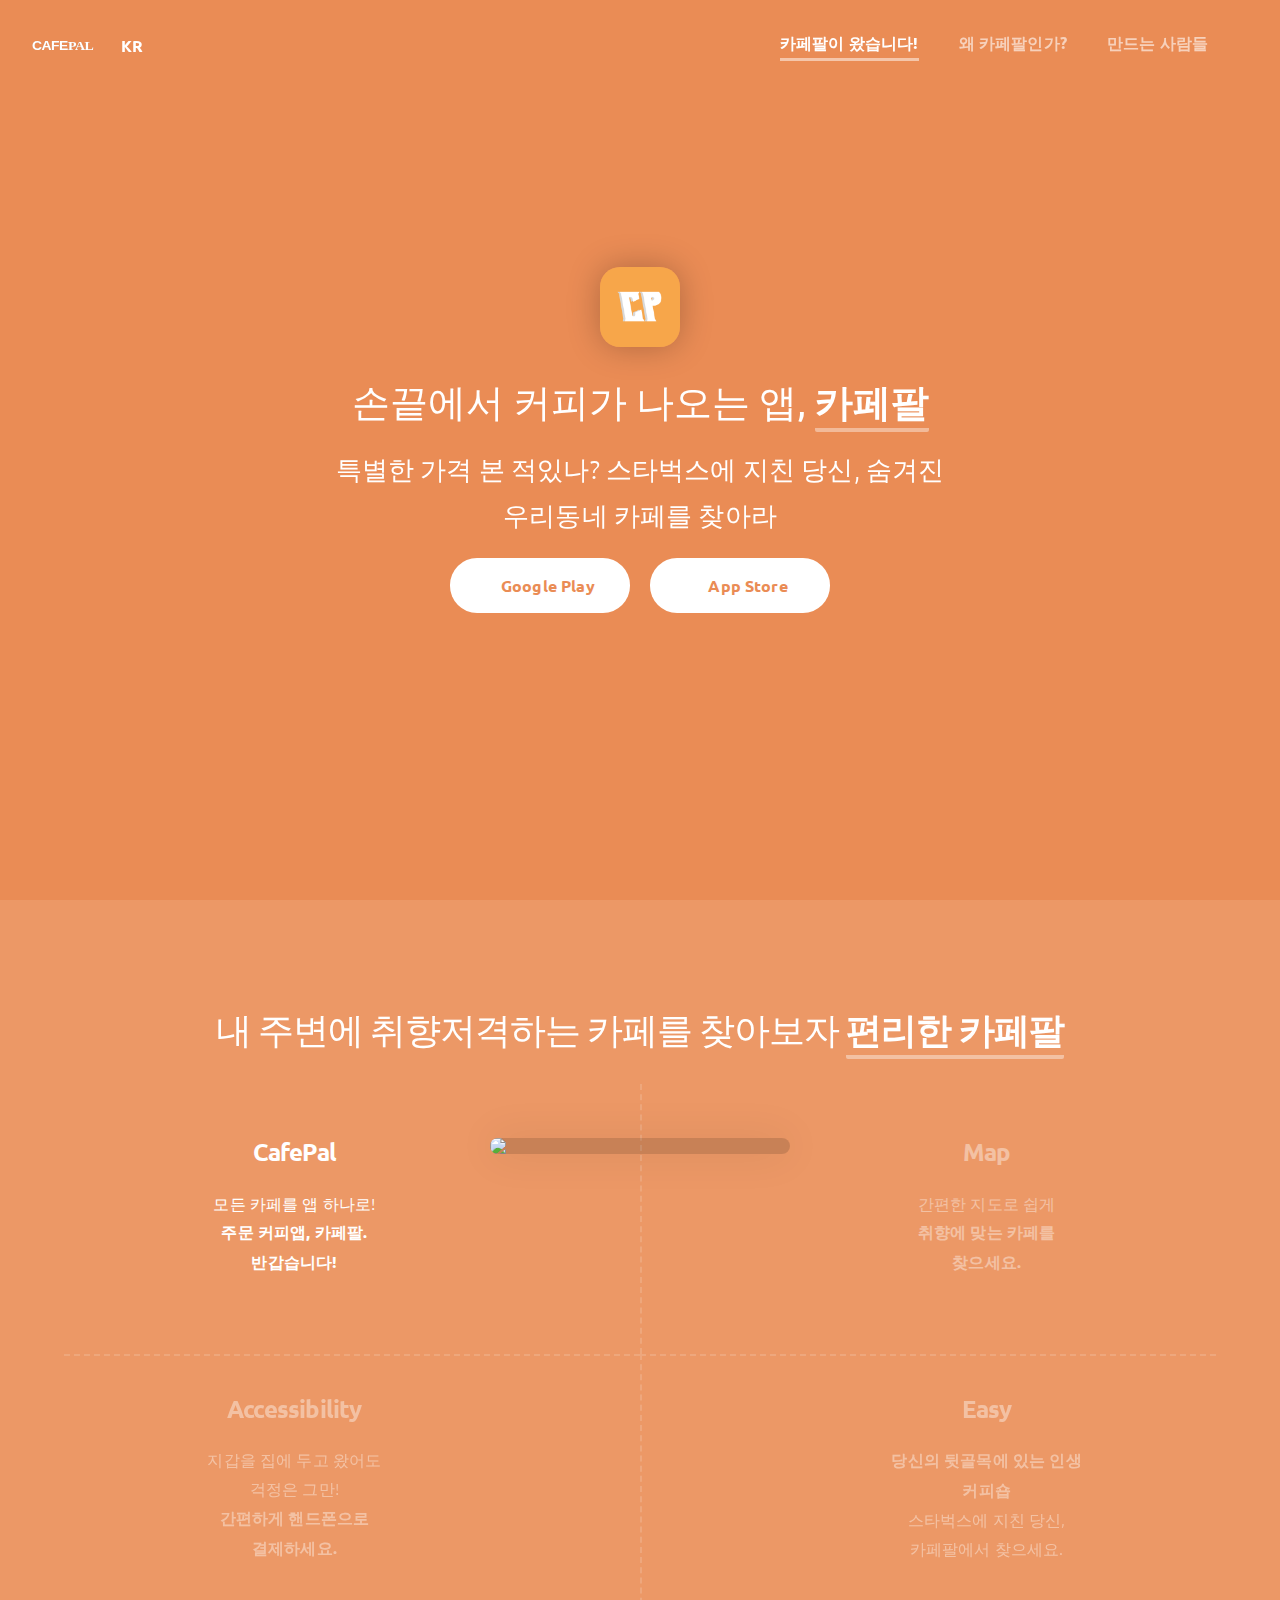
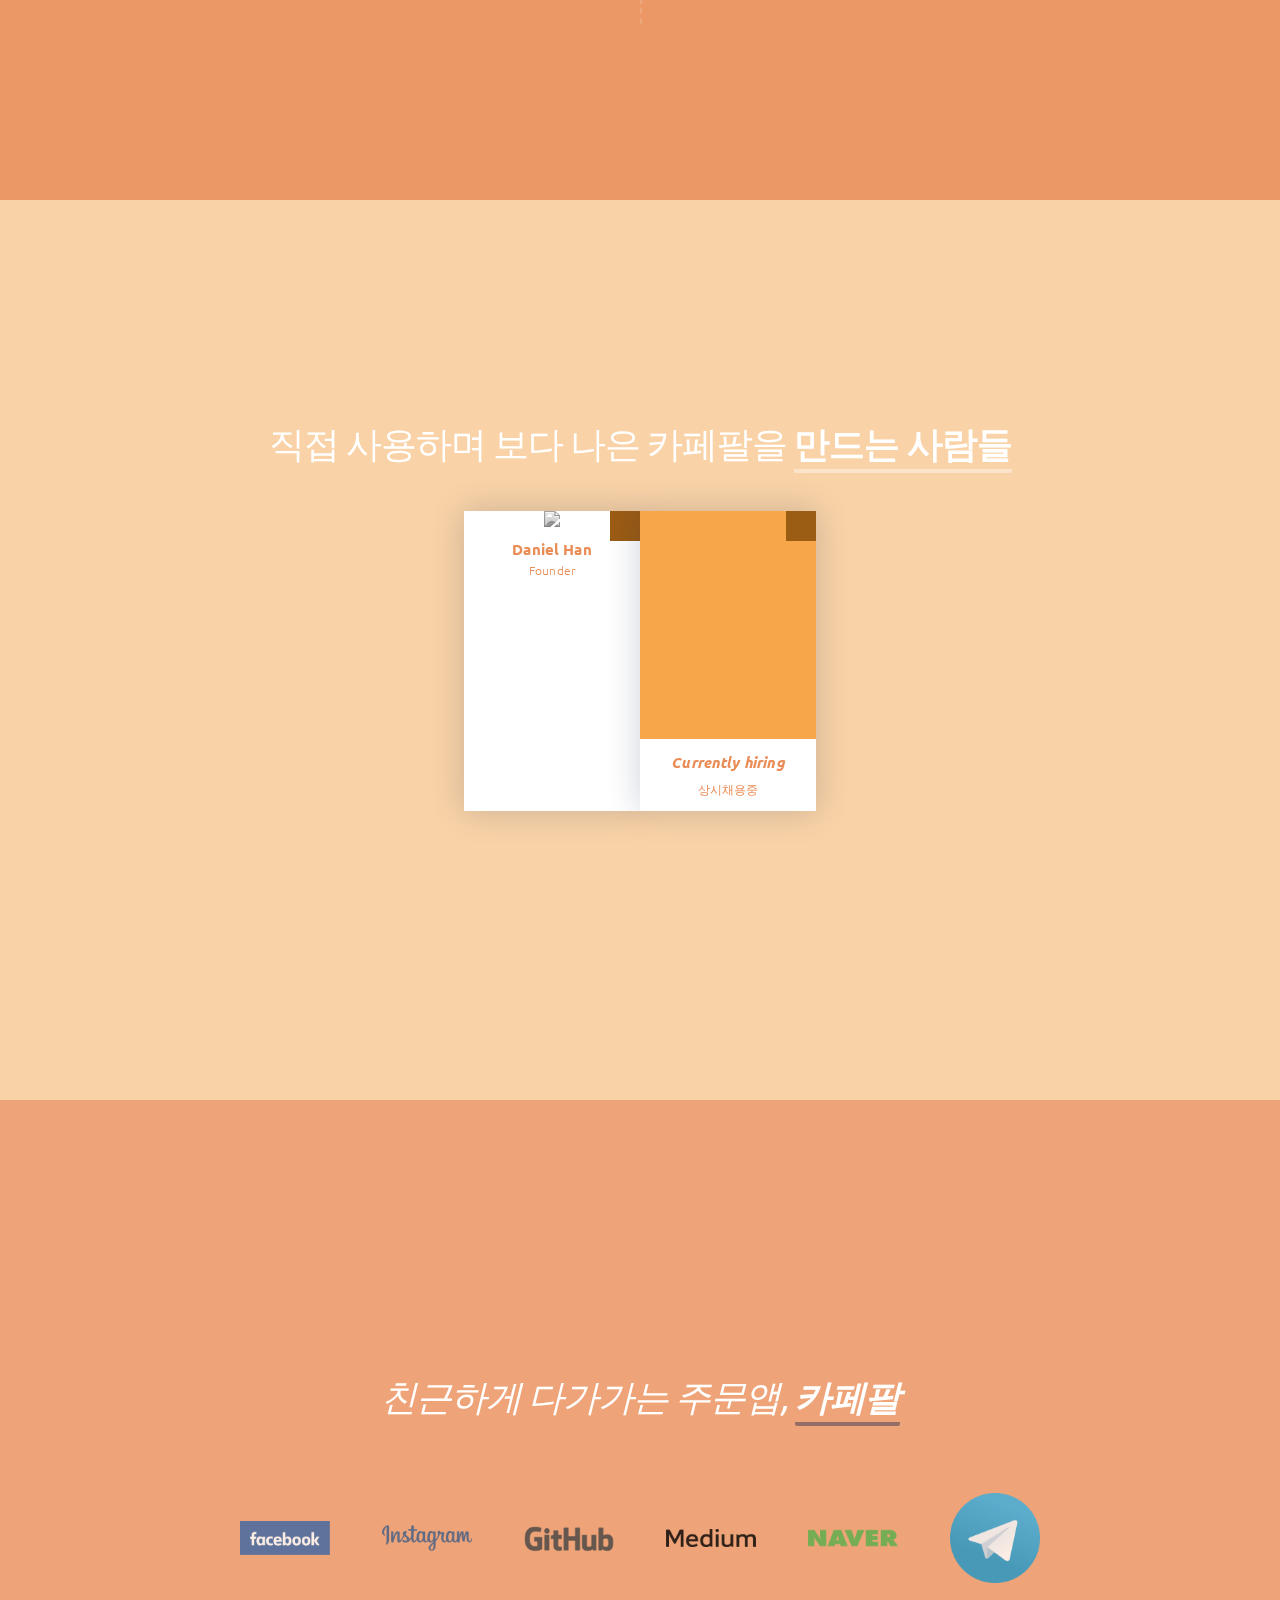
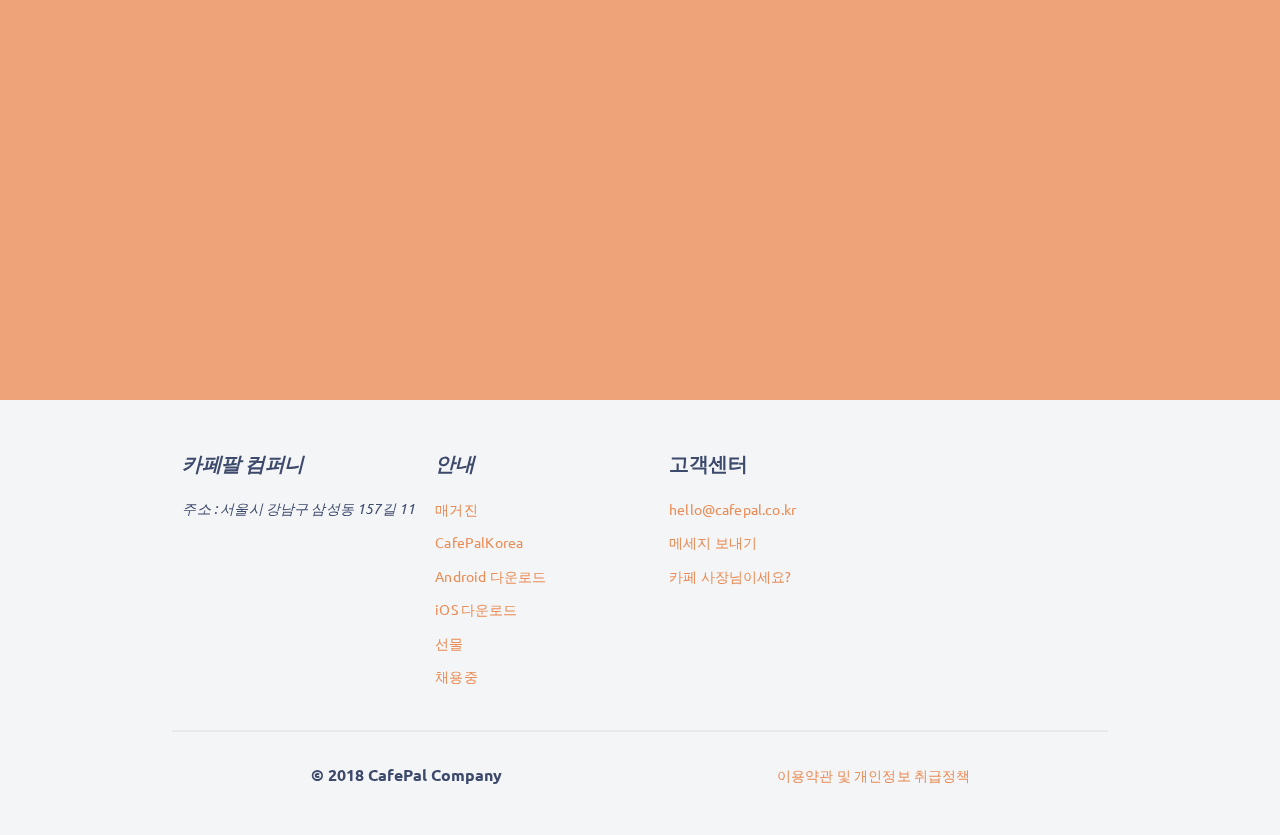
==== index.html @ eb3e168e "Update index.html" ====
<!DOCTYPE html>
<html lang="ko">

<head>
    <meta charset="utf-8">
    <meta http-equiv="X-UA-Compatible" content="IE=edge">
    <meta name="viewport" content="width=device-width, initial-scale=1, shrink-to-fit=no, maximum-scale=1, user-scalable=no">
    <meta name="description" content="CafePal - 카페팔은 카페 창업자들 에게 도움을 주고 소비자들에게 맛있는 커피를 소개주는 앱 입니다.">
    <meta name="author" content="dentobox">
    <meta name="keyword" content="커피, 카페, 음식점, 배달, 주문, 카페지역, 카페 추천, 카페 검색, 추천 카페, 카페픽업, 검색카페, 다방, 빵, 베이커리추천, 빵추천, 커피빵메뉴, 카페사이트, 맛있는카페, 지금 연 카페, 내 주변 카페, 동네카페, 동네베이커 , 카페 배달, 우리동네카페, 맛있는 커피 추천, pick up, Korea cafe, recommended cafe in Korea, coffee, coffee in korea, americano, latte, expresso, 전국카페, 부산카페, 해운대카페, 강남카페, 내 주변 베이커리, 할인커피, 인터넷커피, 온라인주문, 인터넷주문,  핸드폰결제커피, 휴대폰결제빵, 소액결제, 핸드폰주문, 휴대폰주문, 24시간 주문,  24시커피, 24시빵, 새벽커피, 카페메뉴, 카드주문, 포인트적립, 픽업, 커피 픽업, 지금 연 베이커리, 야식과 커피, 아메리카노, 라떼 추천, 아메리카노 추천, 모카 빵, 꽈배기 빵 추천, 동네 빵가게, 커피랑 빵, 동네카페 추천, 휴대폰 주문, 치킨배달, 분식배달, 보쌈배달">
    <meta name="google-site-verification" content="dx4WNmjVzpoFENPMqqaS_RPyjdMvIigunUZHz3CK8U0" />
    <meta property="og:title" content="당신을 위한 카페앱 | CafePal">
    <meta property="og:description" content="CafePal - 카페팔은 카페 창업자들 에게 도움을 주고 소비자들에게 맛있는 커피를 소개주는 앱 입니다.">
    <meta property="og:image" content="https://scontent-lga3-1.xx.fbcdn.net/v/t1.0-9/44028246_309835189832062_5762775431719682048_o.png?_nc_cat=101&oh=2eb1fd88012ed44982c3e3264d657191&oe=5C470BD7">
    <meta property="og:url" content="https://cafepal.co.kr">
    <meta name="twitter:card" content="summary_large_image">
    <meta property="og:site_name" content="CafePal | Made it easy to help cafes reach their fullest business potential and customers to discover new cafes.">
    <meta name="twitter:image:alt" content="카페팔은 카페 창업자들 에게 도움을 주고 소비자들에게 맛있는 커피를 소개주는 앱 입니다.">
    <link rel="shortcut icon" href="/assets/img/favicon.ico">
    <title>Cafepal | 내가 제일 좋아하는 커피 주문앱</title>
    <!-- CSS Frameworks -->
    <link href="/css/normalize.css" rel="stylesheet">
    <link href="/css/milligram.min.css" rel="stylesheet">
    <!-- Icons -->
    <link rel="stylesheet" href="https://use.fontawesome.com/releases/v5.3.1/css/all.css" integrity="sha384-mzrmE5qonljUremFsqc01SB46JvROS7bZs3IO2EmfFsd15uHvIt+Y8vEf7N7fWAU" crossorigin="anonymous">
    <link rel="stylesheet" href="https://cdnjs.cloudflare.com/ajax/libs/toastr.js/latest/toastr.min.css">
    <!-- Different styles -->
    <link href="/css/cafepal.css" rel="stylesheet">
    <link href="/css/animate.css" rel="stylesheet">
    <link href="https://spoqa.github.io/spoqa-han-sans/css/SpoqaHanSans-kr.css" rel="stylesheet" type="text/css">
    <!-- Maps -->
    <script src='https://api.mapbox.com/mapbox-gl-js/v0.50.0/mapbox-gl.js'></script>
    <link href='https://api.mapbox.com/mapbox-gl-js/v0.50.0/mapbox-gl.css' rel='stylesheet' />
    <!-- Snippet Analytics -->
    <script>
  !function(){var analytics=window.analytics=window.analytics||[];if(!analytics.initialize)if(analytics.invoked)window.console&&console.error&&console.error("Segment snippet included twice.");else{analytics.invoked=!0;analytics.methods=["trackSubmit","trackClick","trackLink","trackForm","pageview","identify","reset","group","track","ready","alias","debug","page","once","off","on"];analytics.factory=function(t){return function(){var e=Array.prototype.slice.call(arguments);e.unshift(t);analytics.push(e);return analytics}};for(var t=0;t<analytics.methods.length;t++){var e=analytics.methods[t];analytics[e]=analytics.factory(e)}analytics.load=function(t,e){var n=document.createElement("script");n.type="text/javascript";n.async=!0;n.src="https://cdn.segment.com/analytics.js/v1/"+t+"/analytics.min.js";var a=document.getElementsByTagName("script")[0];a.parentNode.insertBefore(n,a);analytics._loadOptions=e};analytics.SNIPPET_VERSION="4.1.0";
  analytics.load("1mFgTxjaSJma6f43FK1pPJ94b3r4CWb7");
  analytics.page();
  }}();
    </script>
<!-- Hotjar Tracking Code for www.cafepal.co.kr -->
<script>
    (function(h,o,t,j,a,r){
        h.hj=h.hj||function(){(h.hj.q=h.hj.q||[]).push(arguments)};
        h._hjSettings={hjid:1060540,hjsv:6};
        a=o.getElementsByTagName('head')[0];
        r=o.createElement('script');r.async=1;
        r.src=t+h._hjSettings.hjid+j+h._hjSettings.hjsv;
        a.appendChild(r);
    })(window,document,'https://static.hotjar.com/c/hotjar-','.js?sv=');
</script>
        <script>
          var img = new Image();
          img.onload = function() {
            setTimeout(function() {
              if (!$('.app-header-img').hasClass('zoom-in')) {
                $('.app-header-img').css({ 'background-image': 'url(assets/img/main_01.jpg)' }).addClass('zoom-in');
              }
            }, 100);
          };
          img.src = '/assets/img/main.jpg';
        </script>
<!-- Facebook Pixel Code -->
        <script>
        !function(f,b,e,v,n,t,s)
        {if(f.fbq)return;n=f.fbq=function(){n.callMethod?
        n.callMethod.apply(n,arguments):n.queue.push(arguments)};
        if(!f._fbq)f._fbq=n;n.push=n;n.loaded=!0;n.version='2.0';
        n.queue=[];t=b.createElement(e);t.async=!0;
        t.src=v;s=b.getElementsByTagName(e)[0];
        s.parentNode.insertBefore(t,s)}(window,document,'script',
        'https://connect.facebook.net/en_US/fbevents.js'); fbq('init', '254647048580338'); fbq('track', 'PageView'); </script>
        <noscript> <img height="1" width="1" src="https://www.facebook.com/tr?id=254647048580338&ev=PageView &noscript=1"/>
        </noscript>
<!-- End Facebook Pixel Code -->
</head>
<body class="cafe-body">
    <script src="https://cdnjs.cloudflare.com/ajax/libs/toastr.js/latest/toastr.min.js"></script>
    <script> 
        document.getElementById('updatedetails');
        .addEventListener('click',function(){
            toastr.info("Currently working on mobile platforms ", "iOS and Android Apps");
        })
    </script>
    <header>
        <div class="logo">
            <h1 class="wow animated fadeIn">
                <img src="/assets/img/iconsvg.svg" alt="CafePal">  
            </h1>
            <a href="/index" class="wow animated fadeIn"><strong>KR</strong></a>
        </div>
        <nav>
            <ul class="wow animated fadeIn">
                <li class="is-current"><a href="#hero" class="scroll">카페팔이 왔습니다!</a></li>
                <li><a href="#cafeview" class="scroll">왜 카페팔인가?</a></li>
                <li><a href="#cafeteam" class="scroll">만드는 사람들</a></li>
                <li><a href="#footer" class="scroll"><i class="fa fa-question-circle"></i></a></li>
            </ul>
             <a href="http://www.cafepal.net/" class="btn-ceo" target="_blank"><span>사장님 페이지 바로가기</span></a>
        </nav>
    </header>
    <section id="hero">
        <canvas id="world"></canvas>
        <div class="container">
            <div class="headline wow animated fadeIn">
                <img src="/assets/img/appicon.png" alt="CafePal 앱 아이콘" />
                <h2 class="wow animated fadeIn" data-wow-delay="0.5s">손끝에서 커피가 나오는 앱, <strong>카페팔</strong></h2>
                <p class="wow animated fadeIn" data-wow-delay="0.8s">특별한 가격 본 적있나? 스타벅스에 지친 당신, 숨겨진 우리동네 카페를 찾아라</p>
                <div class="btns wow animated flipInX" data-wow-delay="1s">
                    <a href="https://play.google.com/store/apps/" target="_blank"><i class="fab fa-google"></i>Google
                        Play</a>
                    <a href="https://itunes.apple.com/kr/app/카페팔-커피-주문앱" target="_blank"><i class="fab fa-apple"></i>App
                        Store</a>
                </div>      
            </div>
        </div>
    </section>

    <section id="cafeview">
        <div class="container">
            <h2 class="wow animated fadeIn" data-wow-delay="0.3s">내 주변에 취향저격하는 카페를 찾아보자 <strong>편리한 카페팔</strong></h2>
            <ul class="wow animated fadeIn" data-wow-delay="0.6s">
                <li data-cafeview-label="cafepal" class="current">
                    <h4>CafePal</h4>
                    <p>모든 카페를 앱 하나로!<br /><strong>주문 커피앱, 카페팔. 반갑습니다!</strong></p>
                    <div class="screen wow animated bounceInUp" data-wow-delay="0.3s"><img src="/assets/img/login.png"></div>
                </li>
                <li data-cafeview-label="map">
                    <h4>Map</h4>
                    <p>간편한 지도로 쉽게<br /><strong>취향에 맞는 카페를 찾으세요.</strong></p>
                    <div class="screen"><img src="/assets/img/map.png"></div>
                </li>
                <li data-cafeview-label="accessibility">
                    <h4>Accessibility</h4>
                    <p>지갑을 집에 두고 왔어도 걱정은 그만!<br /><strong>간편하게 핸드폰으로 결제하세요.</strong></p>
                    <div class="screen"><img src="/assets/img/order.png"></div>
                </li>
                <li data-cafeview-label="easy">
                    <h4>Easy</h4>
                    <p><strong>당신의 뒷골목에 있는 인생 커피숍</strong><br />스타벅스에 지친 당신, 카페팔에서 찾으세요.</p>
                    <div class="screen"><img src="/assets/img/choice.png"></div>
                </li>
            </ul>
        </div>
    </section>

    <section id="cafeteam">
        <div class="container">
            <h2 class="wow animated fadeIn" data-wow-delay="0.3s">직접 사용하며 보다 나은 카페팔을 <strong>만드는 사람들</strong></h2>
            <div class="teams">
                <div class="wow animated fadeIn" data-wow-delay="0.5s">
                    <span class="thumb"><img src="/assets/img/dhan.png" class="png"></span>
                    <strong>Daniel Han</strong>
                    <em>Founder</em>
                    <a href="https://www.linkedin.com/in/danielhan-0102/" title="링크드인 프로필 바로가기" target="_blank"><i
                            class="fab fa-linkedin-in"><span>linkedin</span></i></a>
                </div>
                <div class="wow animated fadeIn" data-wow-delay="1.8s">
                    <span class="thumb hiring"><i class="far fa-smile"></span>
                    <strong>Currently hiring</strong>
                    <em>상시채용중</em>
                    <a href="https://www.angel.co" title="채용정보" target="_blank"><span>Angel List</span></a>
                </div>
            </div>
        </div>
    </section>
<secion id='map'></div>
<script>
mapboxgl.accessToken = 'pk.eyJ1IjoiZGVudG9ib3giLCJhIjoiY2puNGcwdjQyNWgxeDNrcWNkdDl1bjFqbSJ9.wheKiSk-Sg_2E2OU0cG9mQ';
const map = new mapboxgl.Map({
container: 'map',
style: 'mapbox://styles/dentobox/cjnnvznls0puc2sq94ubywke7',
center: [127.041724, 37.517642],
zoom: 12.9
});
</script>
    </section> 

<section id="partners">
  <div class="container">
    <h2 class="wow animated fadeIn" data-wow-delay="0.3s">친근하게 다가가는 주문앱, <strong>카페팔</strong></h2>
         <ul class="partners">
             <li><a href="http://www.facebook.com/cafepalkorea" class="wow animated flipInX"><img src="/assets/img/iconFacebook.png" alt="Facebook"></a></li>
             <li><a href="http://www.instagram.com/cafepalkorea" class="wow animated flipInX"><img src="/assets/img/iconInstagram.png" alt="instagram"></a></li>
             <li><a href="http://www.github.com/dentobox/CafePal" class="wow animated flipInX"><img src="/assets/img/iconGithub.png" alt="Github"></a></li>
             <li><a href="http://www.medium.com/cafepal" class="wow animated flipInX"><img src="/assets/img/iconMedium.png" alt="Medium Blog"></a></li>
             <li><a href="http://www.naver.com" class="wow animated flipInX"><img src="/assets/img/iconNaver.png"
                         alt="Naver"></a></li>
             <li><a href="http://t.me/cafepal" class="wow animated flipInX"><img src="/assets/img/iconTelegram.png" alt="telegram chat"></a></li>
         </ul>
  </div>
  </section>
    
    <footer id="footer">
        <div class="container">
            <div class="row">
                <ul class="column column-50">
                    <li>
                        <h5>카페팔 컴퍼니</h5>
                    </li>
                    <li>주소 : 서울시 강남구 삼성동 157길 11 </li>
                </ul>
                <ul class="column column-25">
                    <li>
                        <h5>안내</h5>
                    </li>
                    <li><a href="https://medium.com/cafepal" target="_blank"><i class="fas fa-book"></i></i> 매거진</a></li>
                    <li><a href="https://instagram.com/cafepalkorea"><i class="fab fa-instagram"></i>  CafePalKorea</a></li>
                    <li><a href="https://google.com" target="_blank"><i class="fab fa-android"></i>  Android 다운로드</a></li>
                    <li><a href="https://apple.com" target="_blank"><i class="fab fa-apple"></i>  iOS 다운로드</a></li>
                    <li><a href="/gift target="_blank"><i class="fas fa-gift"></i>  선물</a></li>
                    <li><a href="https://angel.co/" target="_blank"><i class="fas fa-user-circle"></i>  채용중</a></li>
                </ul>
                <ul class="column column-25">
                    <li>
                        <h5>고객센터</h5>
                    </li>
                    <li><a href="mailto:cafepalkorea@gmail.com" target="_blank"><i class="fas fa-envelope"></i> hello@cafepal.co.kr</a></li>
                    <li><a href="https://t.me/cafepal" target="_blank"><i class="fab fa-telegram-plane"></i> 메세지 보내기</a></li>
                    <li><a href="https://www.cafepal.net" target="_blank"><i class="fas fa-building"></i></i>  카페 사장님이세요?</a></li>
                </ul>
            </div>
            <div class="copyright row">
                <h6 class="column">&copy; 2018 CafePal Company</h6>
                <span class="column">
                    <a href="/terms">이용약관 및 개인정보 취급정책</a>
                </span>
            </div>
        </div>
  </footer>
                        
    <!-- firebase --> 
<script src="https://www.gstatic.com/firebasejs/5.5.6/firebase.js"></script>
<script>
  var config = {
    apiKey: "AIzaSyDUmoAEqAhNkNx3uGNwh-xd50B3v79kb6w",
    authDomain: "cafeworks-1539254532108.firebaseapp.com",
    databaseURL: "https://cafeworks-1539254532108.firebaseio.com",
    projectId: "cafeworks-1539254532108",
    storageBucket: "",
    messagingSenderId: "447093289326"
  };
  firebase.initializeApp(config);
</script>
                        
    <!-- Google Tag Manager -->
    <noscript><iframe src="https://www.googletagmanager.com/ns.html?id=GTM-5D6VF6T"
    height="0" width="0" style="display:none;visibility:hidden"></iframe></noscript>
<script>(function(w,d,s,l,i){w[l]=w[l]||[];w[l].push({'gtm.start':
new Date().getTime(),event:'gtm.js'});var f=d.getElementsByTagName(s)[0],
j=d.createElement(s),dl=l!='dataLayer'?'&l='+l:'';j.async=true;j.src=
'https://www.googletagmanager.com/gtm.js?id='+i+dl;f.parentNode.insertBefore(j,f);
})(window,document,'script','dataLayer','GTM-5D6VF6T');</script>
<!-- End Google Tag Manager -->



<!-- maps -->

<!-- Global site tag (gtag.js) - Google Analytics -->
<script async src="https://www.googletagmanager.com/gtag/js?id=UA-126812295-2"></script>
<script>
  window.dataLayer = window.dataLayer || [];
  function gtag(){dataLayer.push(arguments);}
  gtag('js', new Date());

  gtag('config', 'UA-126812295-2');
</script>

    <!-- jquery and necessary plugins -->
  <script src="/js/jquery.js"></script>
  <script src="/js/wow.js"></script>

    <!-- main scripts -->
  <script src="/js/space.js"></script>
  <script src="/js/cafepal.js"></script>
  <script type="text/javascript"> window.$crisp=[];window.CRISP_WEBSITE_ID="e40c2de4-5981-47b9-b938-8c6a5de46acf";(function(){ d=document;s=d.createElement("script"); s.src="https://client.crisp.chat/l.js"; s.async=1;d.getElementsByTagName("head")[0].appendChild(s);})(); </script>                      

</body>
</html>
---- css/cafepal.css ----
@import "https://fonts.googleapis.com/css?family=Ubuntu:400,700";
* {
  margin: 0;
  padding: 0;
  border: 0;
  list-style: none;
}

html {
  max-width: 100%;
  height: 100%;
  font-family: "ubuntu", "Helvetica Neue", "Spoqa Han Sans", Arial, sans-serif;
  font-weight: regular;
}

body {
  max-width: 100%;
  height: 100%;
  min-height: 100%;
  background: #F4F5F7;
  color: #EA8C55;
  font-size: 16px;
  word-break: keep-all;
  -webkit-font-smoothing: antialiased;
  -moz-osx-font-smoothing: grayscale;
  cursor: default;
  overflow-x: hidden;
}
body div,
body header,
body footer {
  box-sizing: border-box;
}
body a {
  cursor: pointer;
  -webkit-transition: all 0.2s ease;
  -moz-transition: all 0.2s ease;
  -ms-transition: all 0.2s ease;
  -o-transition: all 0.2s ease;
  transition: all 0.2s ease;
  color: #F7A64A;
  font-weight: 400;
  text-decoration: none;
}
body a:after {
  cursor: pointer;
  -webkit-transition: all 0.2s ease;
  -moz-transition: all 0.2s ease;
  -ms-transition: all 0.2s ease;
  -o-transition: all 0.2s ease;
  transition: all 0.2s ease;
}
body a .fa {
  color: #d4d7df;
  vertical-align: middle;
  -webkit-transition: all 0.2s ease;
  -moz-transition: all 0.2s ease;
  -ms-transition: all 0.2s ease;
  -o-transition: all 0.2s ease;
  transition: all 0.2s ease;
}
body a:active, body a:visited {
  color: #FFF;
}
body strong {
  font-weight: 700;
}
body form {
  margin: 0;
}
body li {
  -webkit-transition: all 0.5s ease-in-out;
  -moz-transition: all 0.5s ease-in-out;
  -ms-transition: all 0.5s ease-in-out;
  -o-transition: all 0.5s ease-in-out;
  transition: all 0.5s ease-in-out;
}
body :hover {
  -webkit-transition: all 0.2s ease;
  -moz-transition: all 0.2s ease;
  -ms-transition: all 0.2s ease;
  -o-transition: all 0.2s ease;
  transition: all 0.2s ease;
}
body .btn-float {
  z-index: 55;
  position: fixed;
  right: 32px;
  bottom: 32px;
  width: 64px;
  height: 64px;
  border: 0;
  background: #FFF;
  text-align: center;
  border-radius: 50%;
  box-shadow: 0 0 24px rgba(0, 0, 0, 0.2);
}
body .btn-float .fab {
  color: #ACB1C0 !important;
  font-size: 32px;
  line-height: 64px;
}
body .btn-float:hover {
  width: 72px;
  height: 72px;
}
body .btn-float:hover .fab {
  color: #F9D3A7 !important;
  line-height: 72px;
}

.cafe-body {
  position: relative;
  text-align: center;
}

.cafe-body .btn-ceo {
    z-index: 999;
    position: fixed;
    top: 0;
    right: 0;
    width: 125px;
    height: 156px;
    background: url("/assets/img/btn_rider.png") no-repeat 0 0;
    background-size: contain; }
  .cafe-body .btn-ceo span {
      position: absolute !important;
      height: 1px;
      width: 1px;
      overflow: hidden;
      clip: rect(1px 1px 1px 1px);
      /* IE6, IE7 */
      clip: rect(1px, 1px, 1px, 1px); }


header {
  z-index: 999;
  position: absolute;
  left: 0;
  top: 0;
  padding: 24px 32px !important;
  width: 100%;
  font-size: 16px;
  line-height: 32px;
  overflow: hidden;
}
header .logo {
  float: left;
}
header .logo h1 {
  display: inline-block;
  margin: 0 16px 0 0;
  font-size: 16px;
  line-height: 32px;
}
header .logo h1 img {
  display: inline-block;
  width: 64px;
  vertical-align: middle;
}
header .logo a {
  display: inline-block;
  padding: 5px;
  color: rgba(255, 255, 255, 0.4);
  vertical-align: middle;
}
header .logo a strong {
  color: #FFF;
}
header .logo a:hover {
  color: #FFF;
}
header nav {
  float: right;
  margin: 0;
}
header nav button {
  display: none;
}
header nav li {
  float: left;
  margin-left: 40px;
}
header nav li a {
  position: relative;
  display: inline-block;
  border-bottom: 0 solid transparent;
  color: rgba(255, 255, 255, 0.6);
  font-weight: 700;
  vertical-align: middle;
}
header nav li a:after {
  content: "";
  position: absolute;
  left: 0;
  bottom: -2px;
  width: 0;
  height: 3px;
  background: rgba(255, 255, 255, 0.5);
}
header nav li a:hover {
  color: #FFF;
  text-decoration: none;
}
header nav li a:hover:after {
  width: 100%;
}
header nav li:last-child a {
  color: #FFF;
}
header nav li:last-child a .fa {
  display: inline-block;
  color: rgba(255, 255, 255, 0.5);
  font-size: 32px;
  vertical-align: middle;
}
header nav li:last-child a:hover .fa {
  color: #FFF;
}
header nav li.is-current a {
  color: #FFF;
  font-weight: 700;
  text-decoration: none;
}
header nav li.is-current a:after {
  width: 100%;
}
header.fixed {
  position: fixed;
  padding: 16px 24px !important;
  background: rgba(17, 31, 73, 0.85);
  box-shadow: 0 0 40px rgba(17, 31, 73, 0.4);
}

section {
  position: relative;
  display: table;
  width: 100vw;
  min-height: 100vh;
  color: #FFF;
  text-align: center;
  justify-content: center;
  box-sizing: border-box;
  *zoom: 1;
  /*
  &:after {
  	clear: both;
         content: "";
         z-index: 1;
         position: absolute;
  	display: block;
         left: 0;
         bottom: 0;
         width: 0;
         height: 0;
         border: 0 solid transparent;
         border-width: 8vh 50vw;
  }
     */
}
section h2 {
  margin-bottom: 32px;
  font-size: 36px;
  font-weight: 400;
}
section h2 strong {
  padding-bottom: 4px;
  border-bottom: 4px solid rgba(255, 255, 255, 0.4);
  border-radius: 2px;
}
section .container {
  position: relative;
  display: table-cell;
  margin: 0 auto;
  padding: 50px 5% 120px;
  vertical-align: middle;
  box-sizing: border-box;
  overflow: hidden;
}
section:after {
  clear: both;
  content: "";
  z-index: 1;
  position: absolute;
  right: 0;
  bottom: 0;
  width: 100%;
  height: 80px;
  background: url(../../imgs/bg_1.png) repeat-x left bottom;
}
section .page-next {
  z-index: 5;
  position: absolute;
  left: 50%;
  bottom: 12px;
  margin-left: -32px;
  width: 48px;
  height: 48px;
  border: 2px solid rgba(255, 255, 255, 0.2);
  color: #FFF;
  font-size: 18px;
  line-height: 48px;
  text-align: center;
  border-radius: 24px;
  cursor: pointer;
}
section .page-next:hover {
  background: rgba(255, 255, 255, 0.1);
}

#hero {
  background-color: #EA8C55;
}
#hero #world {
  position: fixed;
  left: 0;
  top: 0;
  min-width: 100%;
  min-height: 100%;
  opacity: 0.25;
}
#hero .headline {
  display: flex;
  flex-direction: column;
  position: relative;
  margin: 0 auto;
  max-width: 720px;
  color: #FFF;
  word-break: keep-all;
}
#hero .headline img {
  display: display-block;
  margin: 0 auto 30px;
  width: 120px;
  height: 120px;
  border-radius: 30px;
  box-shadow: 0 0 32px rgba(0, 0, 0, 0.25);
}
#hero .headline h2 {
  margin-bottom: 20px;
  font-size: 36px;
  letter-spacing: -0.5px;
  line-height: 1.8;
}
#hero .headline p {
  margin: 0 auto;
  font-size: 24px;
  line-height: 1.8;
}
#hero .headline p a {
  color: rgba(255, 255, 255, 0.6);
}
#hero .headline p a:hover {
  color: #FFF;
}
#hero .headline .btns a {
  position: relative;
  display: inline-block;
  margin: 36px 8px 0;
  width: 180px;
  background: #FFF;
  color: #EA8C55;
  font-family: "ubuntu";
  font-weight: 700;
  font-size: 16px;
  line-height: 54px;
  border-radius: 27px;
}
#hero .headline .btns a .fab {
  margin: 0 16px 1px 0;
  color: #EA8C55;
  font-size: 18px;
  opacity: 0.4;
}
#hero .headline .btns a:hover {
  text-decoration: none;
  color: #EA8C55;
  box-shadow: 0 1px 48px rgba(255, 255, 255, 0.5);
  opacity: 1;
}
#hero .headline .btns a:hover .fab {
  opacity: 1;
}
#hero .headline .btns a.wait, #hero .headline .btns a.wait:hover {
  opacity: 0.2 !important;
}
#hero .headline .btns a.wait:after, #hero .headline .btns a.wait:hover:after {
  content: "coming soon";
  position: absolute;
  right: -5px;
  top: -5px;
  padding: 6px 10px;
  background: #F7A64A;
  color: #FFF;
  font-size: 9px;
  line-height: 1;
}
#hero .headline .btns:hover a {
  opacity: 0.4;
  box-shadow: none;
}
#hero .headline .btns:hover a:hover {
  opacity: 1;
  box-shadow: 0 1px 48px rgba(255, 255, 255, 0.5);
}
#hero:after {
  background-image: url(../../imgs/bg_1.png);
}

#cafeview {
  background: #ec9866;
}
#cafeview ul {
  position: relative;
  margin: 0 auto;
  max-width: 2080px;
  height: 60vh;
}
#cafeview ul li {
  float: left;
  display: flex;
  box-sizing: border-box;
  flex-direction: column;
  margin: 0;
  padding: 5%;
  padding-right: 15%;
  width: 50%;
  height: 30vh;
  background: #ec9866;
  color: #FFF;
  align-items: center;
  justify-content: center;
  cursor: pointer;
}
#cafeview ul li:first-child .screen {
  display: block;
}
#cafeview ul li:nth-child(2n) {
  padding-right: 5%;
  padding-left: 15%;
  border-left: 2px dashed rgba(255, 255, 255, 0.15);
}
#cafeview ul li:nth-child(3), #cafeview ul li:nth-child(4) {
  border-top: 2px dashed rgba(255, 255, 255, 0.15);
}
#cafeview ul li h4 {
  font-size: 32px;
  font-weight: 700;
  font-family: "ubuntu";
  opacity: 0.4;
}
#cafeview ul li p {
  font-size: 18px;
  line-height: 1.8;
  width: 15vw;
  opacity: 0.4;
  word-break: keep-all;
}
#cafeview ul li .screen {
  display: none;
  position: absolute;
  right: 50%;
  top: 6vh;
  margin-right: -187.5px;
  background: rgba(0, 0, 0, 0.15);
  border-radius: 30px;
  box-shadow: 0 0 40px rgba(0, 0, 0, 0.1);
  overflow: hidden;
}
#cafeview ul li .screen img {
  display: block;
  width: 375px;
}
#cafeview ul li.current h4, #cafeview ul li.current p {
  opacity: 1;
}
#cafeview:after {
  background-image: url(/assets/img/bg2.png);
}

#cafeteam {
  background: #F9D3A7;
  background-size: cover;
}
#cafeteam .teams {
  margin: 5vh auto 0;
  max-width: 880px;
  justify-content: center;
  display: flex;
  flex-direction: row;
  align-items: center;
  flex-wrap: wrap;
}
#cafeteam .teams > div {
  position: relative;
  display: flex;
  flex-direction: column;
  padding-bottom: 10px;
  width: 176px;
  height: 300px;
  background: #FFF;
  color: #EA8C55;
  cursor: help;
  box-shadow: 0 0 32px rgba(17, 31, 73, 0.2);
}
#cafeteam .teams > div .thumb {
  display: block;
  margin: 0 auto 10px;
  overflow: hidden;
}
#cafeteam .teams > div .thumb img {
  display: block;
  min-height: 100%;
  -webkit-filter: grayscale(100%);
  /* Safari 6.0 - 9.0 */
  filter: grayscale(100%);
}
#cafeteam .teams > div .thumb.hiring {
  width: 176px;
  height: 300px;
  background: #F7A64A;
  color: #FFF;
  font-size: 48px;
  line-height: 176px;
}
#cafeteam .teams > div strong {
  font-size: 15px;
  font-family: "ubuntu";
}
#cafeteam .teams > div em {
  font-style: normal;
  font-size: 12px;
}
#cafeteam .teams > div a {
  position: absolute;
  right: 0;
  top: 0;
  width: 30px;
  height: 30px;
  background: #9b5c14;
  color: #FFF;
  line-height: 30px;
}
#cafeteam .teams > div a span {
  display: none;
}
#cafeteam .teams > div a:hover {
  background: #F7A64A;
}
#cafeteam .teams > div:hover {
  z-index: 1;
  box-shadow: 0 0 32px rgba(17, 31, 73, 0.6);
}
#cafeteam .teams > div:hover img {
  -webkit-filter: none;
  /* Safari 6.0 - 9.0 */
  filter: none;
}
#cafeteam:after {
  border-color: transparent #F7A64A #F7A64A transparent;
}

#security {
  background: #F7A64A;
}
#security ul {
  margin: 0 auto;
  width: 64%;
  max-width: 980px;
  min-width: 640px;
}
#security ul li {
  position: relative;
  box-sizing: border-box;
  margin: 24px 0;
  padding: 24px;
  background: #EA8C55;
  color: #ACB1C0;
  border-radius: 24px;
  box-shadow: 0 4px 150px rgba(17, 31, 73, 0.6);
  cursor: help;
}
#security ul li:first-child {
  right: -60px;
}
#security ul li:last-child {
  left: -60px;
}
#security ul li:nth-child(2) {
  z-index: 2;
  margin: 0;
  padding: 48px 24px;
  background: #FFF;
  color: #F9D3A7;
  border-radius: 32px;
}
#security ul li:nth-child(2) i {
  color: #F7A64A;
  font-size: 88px;
}
#security ul li:nth-child(2) p {
  background: #F4F5F7;
}
#security ul li:nth-child(2) .far {
  opacity: 1;
  background: #FFF;
}
#security ul li i {
  margin-top: 12px;
  font-size: 72px;
  line-height: 100px;
  color: rgba(255, 255, 255, 0.25);
}
#security ul li h5 {
  margin-top: 12px;
  font-weight: 700;
  font-size: 2.8rem;
  font-family: "ubuntu";
}
#security ul li p {
  margin: 0;
  padding: 12px;
  background: rgba(255, 255, 255, 0.1);
  font-size: 1.6rem;
  line-height: 2.6rem;
  border-radius: 8px;
}
#security ul li .far {
  opacity: 0;
  position: absolute;
  left: 50%;
  top: -36px;
  margin-left: -24px;
  width: 48px;
  height: 48px;
  background: #EA8C55;
  color: #EA8C55 !important;
  font-size: 24px !important;
  line-height: 48px !important;
  border-radius: 24px;
}
#security ul:hover li {
  margin: 24px 0;
  padding: 24px;
  background: #EA8C55;
  color: #ACB1C0;
  border-radius: 24px;
}
#security ul:hover li i {
  color: rgba(255, 255, 255, 0.25);
  font-size: 72px;
}
#security ul:hover li p {
  background: rgba(255, 255, 255, 0.1);
}
#security ul:hover li .far {
  opacity: 0;
}
#security ul:hover li:hover {
  z-index: 5;
  margin: 0;
  padding: 48px 24px;
  background: #FFF;
  color: #EA8C55;
  border-radius: 32px;
}
#security ul:hover li:hover h5 {
  font-weight: 700;
}
#security ul:hover li:hover i {
  color: #F7A64A;
  font-size: 88px;
}
#security ul:hover li:hover p {
  background: #F4F5F7;
}
#security ul:hover li:hover .far {
  opacity: 1;
  background: #FFF;
}
#security:after {
  border-color: transparent #F9D3A7 #F9D3A7 transparent;
}

#map {
        height: 400px;  /* The height is 400 pixels */
        width: 100%;
        background-color: grey;
      }

#partners {
  background: #eea478;
}
#partners h2 {
  color: #fff;
}
#partners h2 strong {
  border-bottom-color: rgba(17, 31, 73, 0.4);
  text-align: center;
}
#partners .partners {
  margin: 50px auto;
  max-width: 880px;
}
#partners .partners li {
  display: inline-block;
  margin: 24px;
  opacity: 0.8;
}
#partners .partners li img {
  max-width: 180px;
  max-height: 90px;
  vertical-align: middle;
  cursor: pointer;
}
#partners .partners:hover li {
  opacity: 0.4;
}
#partners .partners:hover li:hover {
  opacity: 1;
}

#partners:after {
  border-color: transparent #F4F5F7 #F4F5F7 transparent;
}
#partners .page-next {
  border-color: rgba(180, 180, 190, 0.2);
  color: #ACB1C0;
}

footer {
  position: relative;
  padding: 48px 0;
  width: 100vw;
  background: #F4F5F7;
  color: #3E4A6C;
  font-size: 14px;
  text-align: left;
  overflow: hidden;
  box-sizing: border-box;
}
footer h5 {
  font-weight: 700;
  font-size: 2rem;
}
footer a {
  color: #EA8C55;
}
footer a:active, footer a:visited {
  color: #EA8C55;
}
footer a:hover {
  color: #F7A64A;
  text-decoration: underline;
}
footer .copyright {
  margin-top: 32px;
  padding-top: 32px;
  border-top: 2px solid rgba(0, 0, 0, 0.05);
}
footer .copyright h6 {
  font-weight: 700;
  font-family: "ubuntu";
}
footer .copyright span {
  text-align: right;
}
footer .copyright a {
  margin: 0 12px;
}

@media (max-width: 1280px) {
      .world {
        overflow: hidden; }
      .world .top-fixed .sns-list {
        display: block !important;
        position: absolute;
        bottom: 0;
        right: 100px;
        width: 50%;
        text-align: right; }
      .world .top-fixed .sns-list li {
        display: inline-block;
        width: 10%;
        text-align: center;
        vertical-align: middle;
        margin-right: 0; }
      .world .top-fixed .sns-list li:first-child {
        margin-right: -5px; }
      .world .icon-scroll {
          left: 50%; }
  #hero .headline {
    padding: 10px 25px;
  }
  #hero .headline img {
    margin: 50px auto 20px !important;
    width: 80px;
    height: 80px;
    border-radius: 20px;
  }
  #hero .headline h2 {
    margin: 0 auto 10px;
    font-size: 3vw;
    letter-spacing: 0;
  }
  #hero .headline p {
    max-width: 85vw;
    font-size: 2vw;
  }
  #hero .headline .btns a {
    margin-top: 20px;
  }

  #cafeview ul li .screen {
    margin-right: -150px;
  }
  #cafeview ul li .screen img {
    width: 300px;
  }
  #cafeview ul li h4 {
    font-size: 24px;
  }
  #cafeview ul li p {
    font-size: 16px;
  }

  footer .container {
    padding: 0 8% !important;
  }
  footer .copyright h6, footer .copyright span {
    text-align: center;
  }
  footer .column {
    max-width: 100% !important;
  }

  .btn-float {
    right: 20px !important;
    bottom: 20px !important;
  }
}
/*
  ##Screen => 767px
*/
@media (max-width: 767px) {
  .container {
    padding: 50px 0 !important;
  }

  header {
    position: absolute;
  }
  header .logo h1 img {
    width: 48px;
  }
  header nav {
    display: none;
  }

  section {
    min-height: 100vh;
  }
  section h2 {
    margin: 30px auto;
    width: 80vw;
    font-size: 24px;
  }

  #hero .headline h2 {
    font-size: 4.8vw;
  }
  #hero .headline p {
    max-width: 80vw;
    font-size: 2.8vw;
  }

  #world {
    display: none;
  }

  #cafeview,
#cafeteam {
    display: none;
  }

  #partners .partners {
    margin: 0 auto;
    width: 80%;
    overflow: hidden;
  }
  #partners .partners li {
    box-sizing: border-box;
    margin: 0;
    width: 30%;
    text-align: center;
  }
  #partners .partners li a {
    display: block;
    margin: 15px;
    box-sizing: border-box;
  }
  #partners .partners li a img {
    display: block;
    width: 100%;
  }
  #partners .news {
    margin: 30px 10vw;
    padding: 10px;
    width: 80vw;
    font-size: 14px;
  }
  #partners .news h3 {
    display: none;
  }
  #partners .news li:nth-child(2) a {
    border: 0;
  }
}
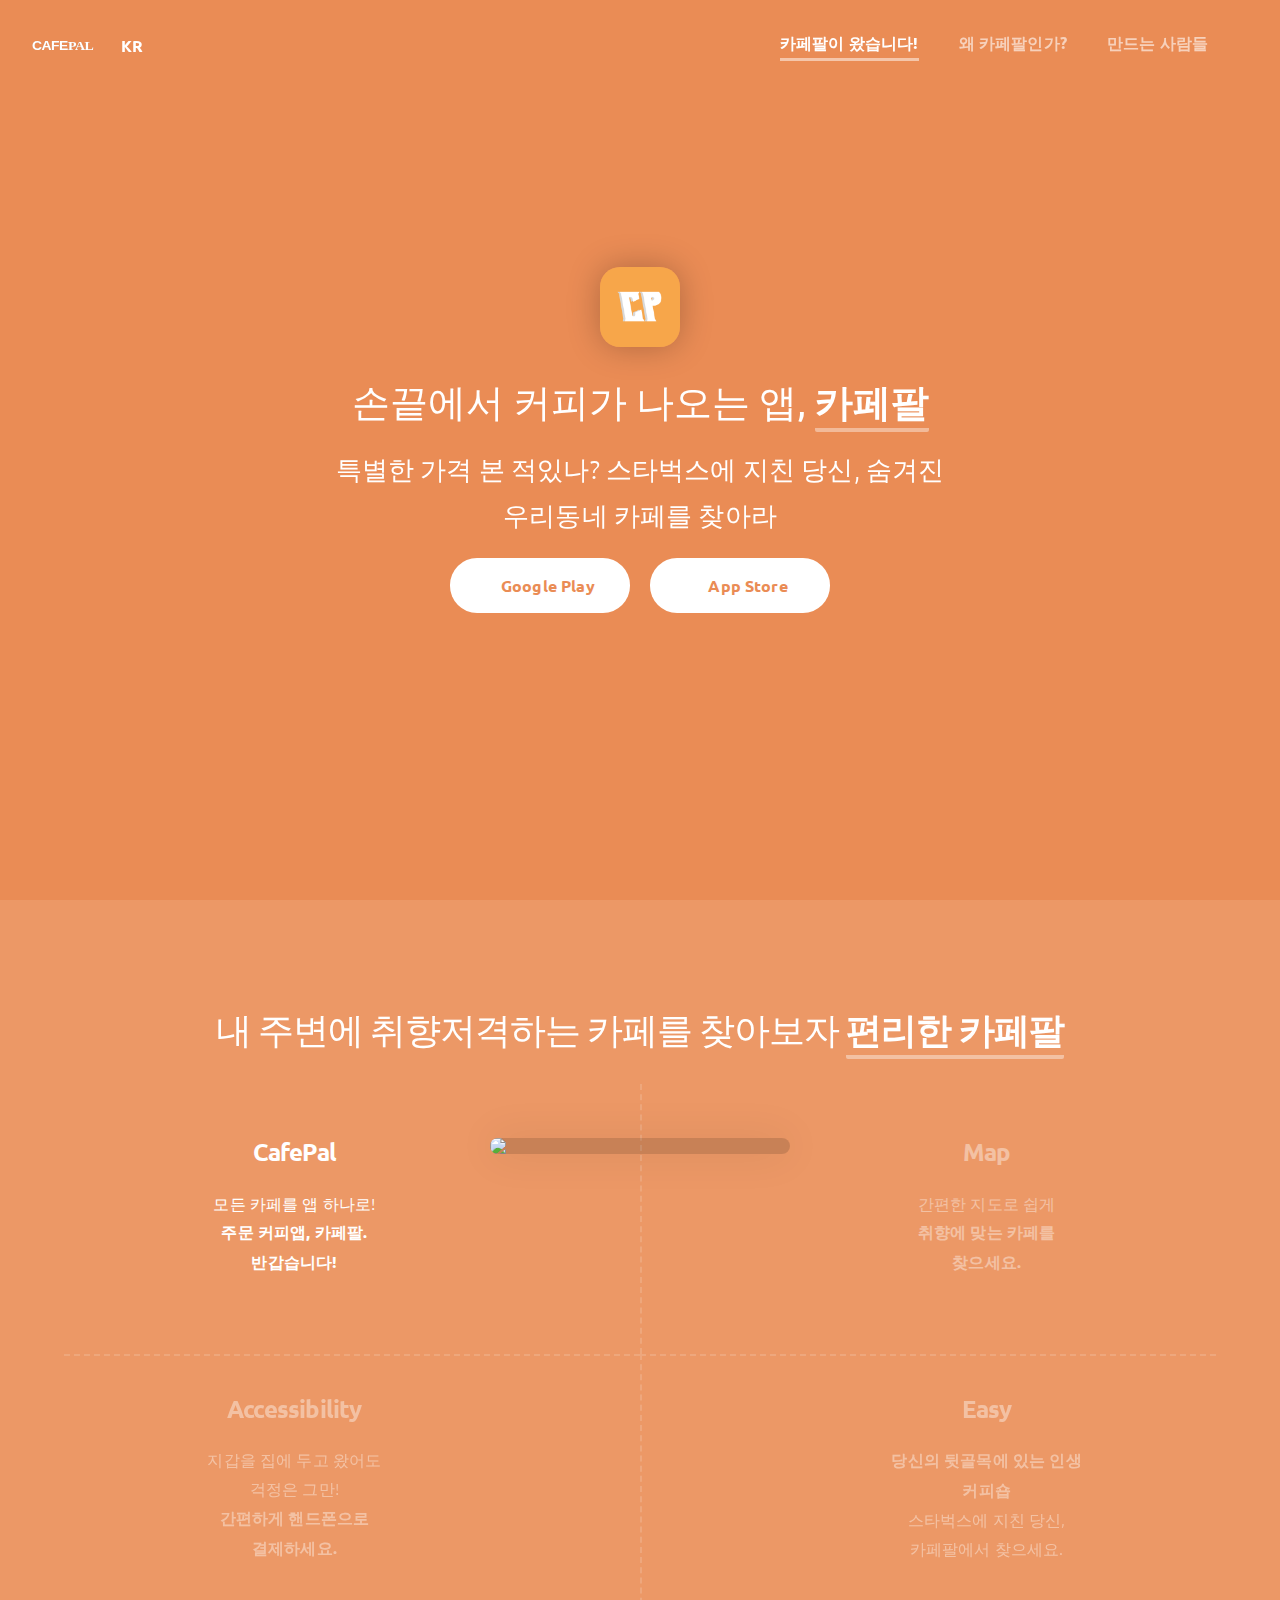
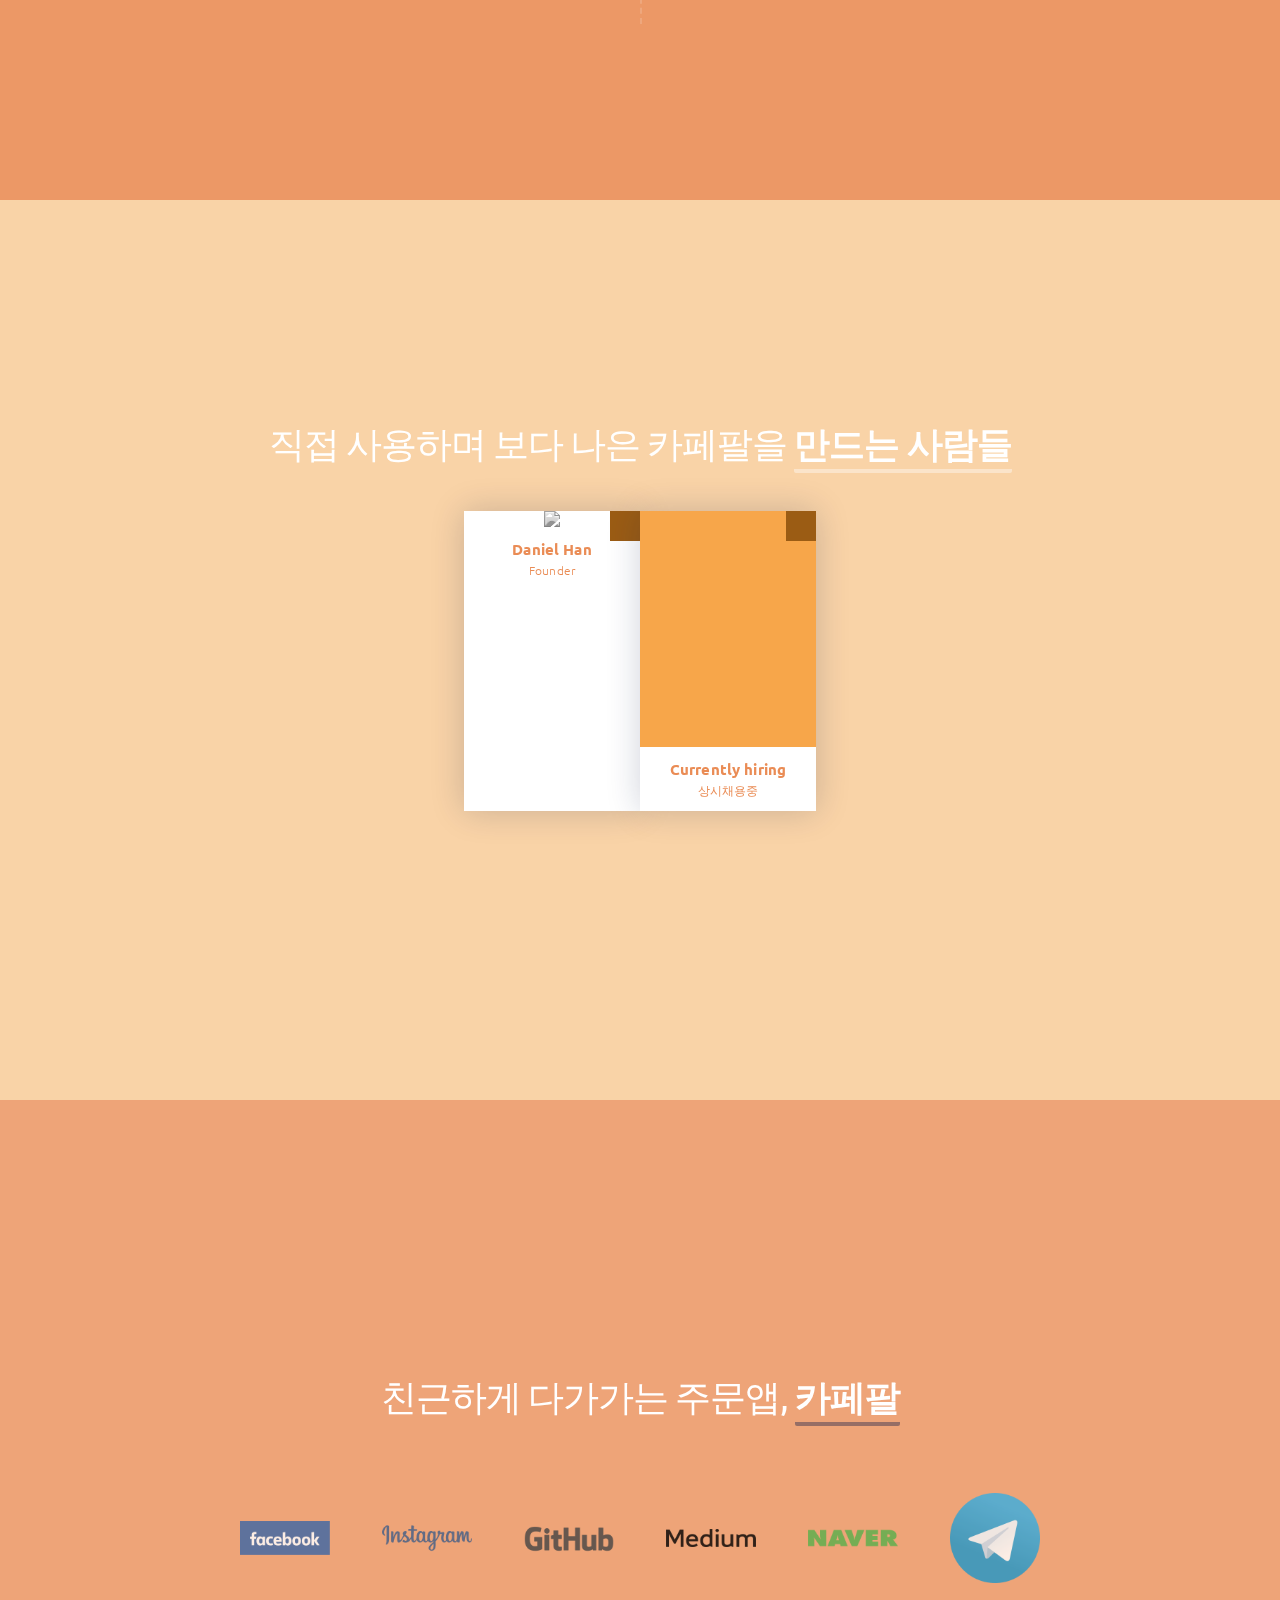
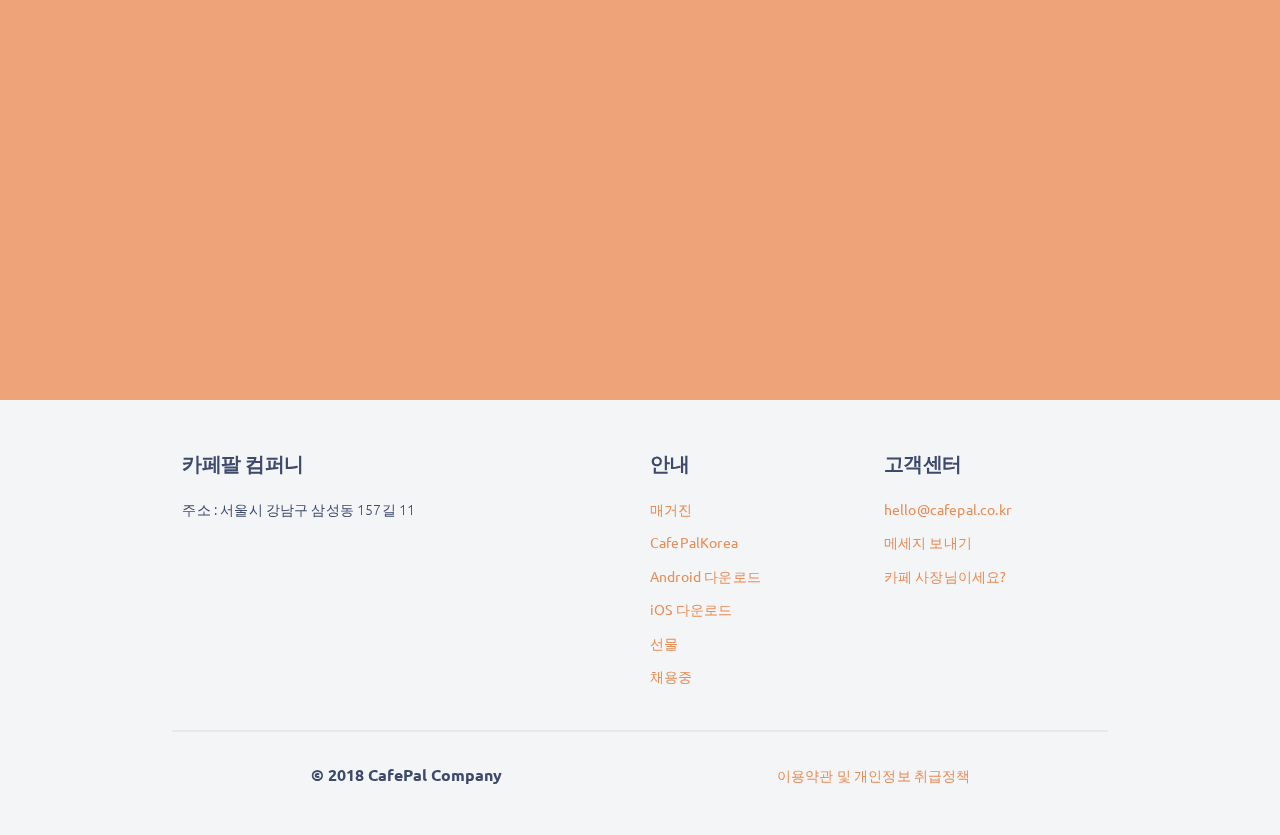
==== commit 352914ec: "Update index.html" ====
--- a/index.html
+++ b/index.html
@@ -155,11 +155,11 @@
                     <a href="https://www.linkedin.com/in/danielhan-0102/" title="링크드인 프로필 바로가기" target="_blank"><i
                             class="fab fa-linkedin-in"><span>linkedin</span></i></a>
                 </div>
-                <div class="wow animated fadeIn" data-wow-delay="1.8s">
-                    <span class="thumb hiring"><i class="far fa-smile"></span>
+                  <div class="wow animated fadeIn" data-wow-delay="1.8s">
+                    <span class="thumb hiring"><i class="fas fa-bullhorn"></i></span>
                     <strong>Currently hiring</strong>
                     <em>상시채용중</em>
-                    <a href="https://www.angel.co" title="채용정보" target="_blank"><span>Angel List</span></a>
+                    <a href="https://www.angel.co/" title="채용정보" target="_blank"><span>Angel List</span></a>
                 </div>
             </div>
         </div>
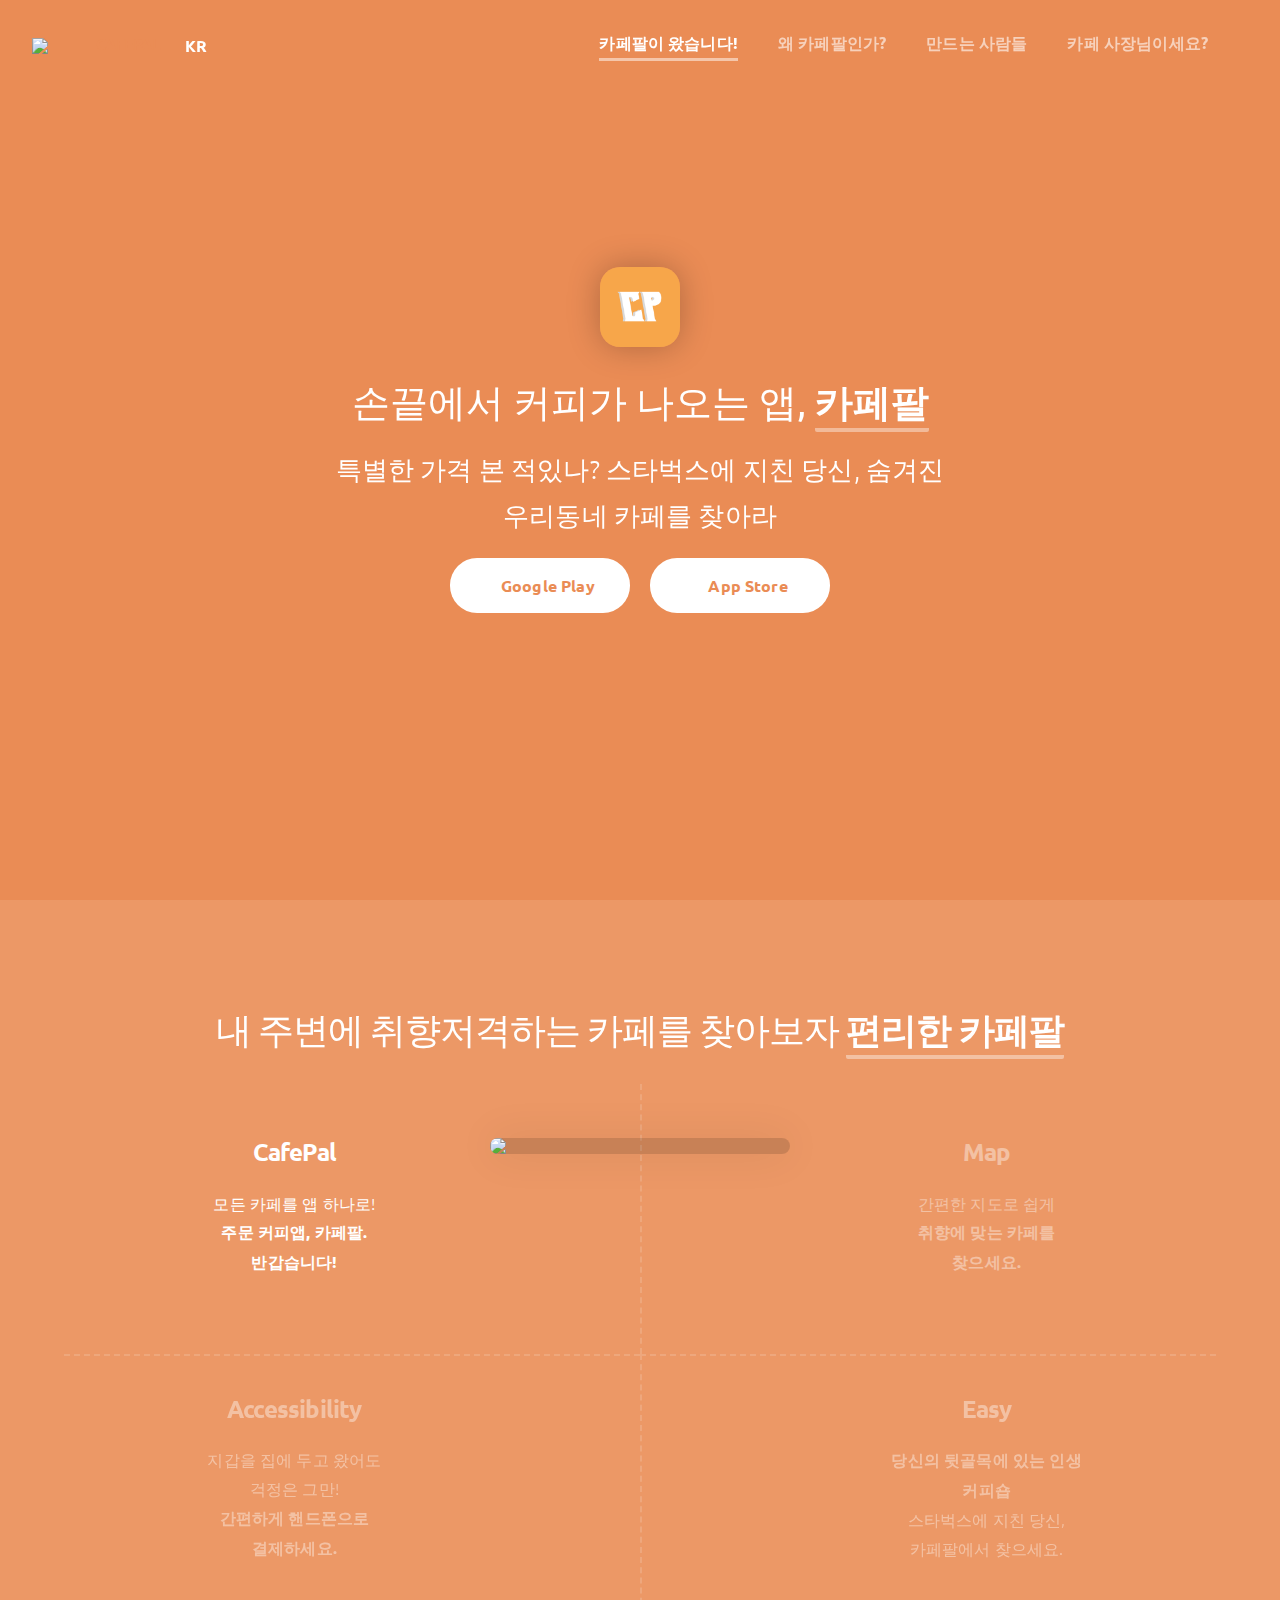
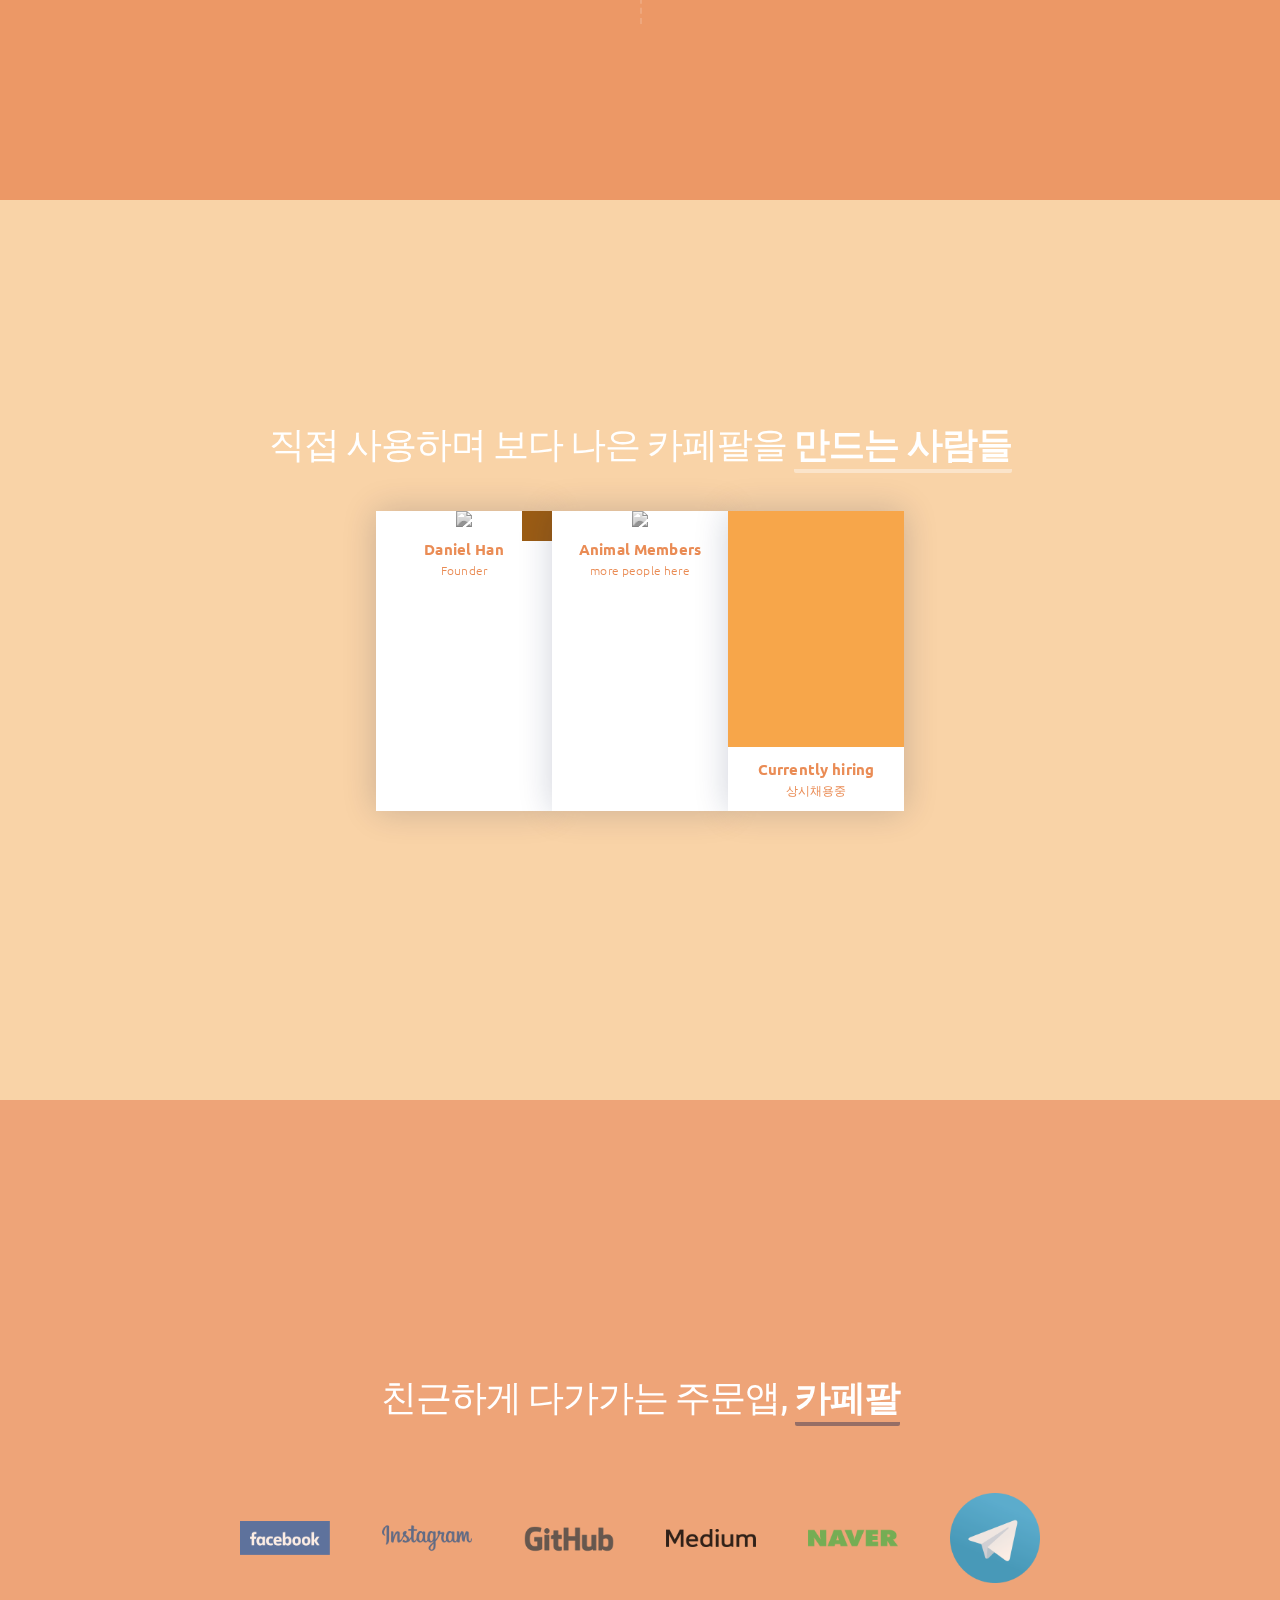
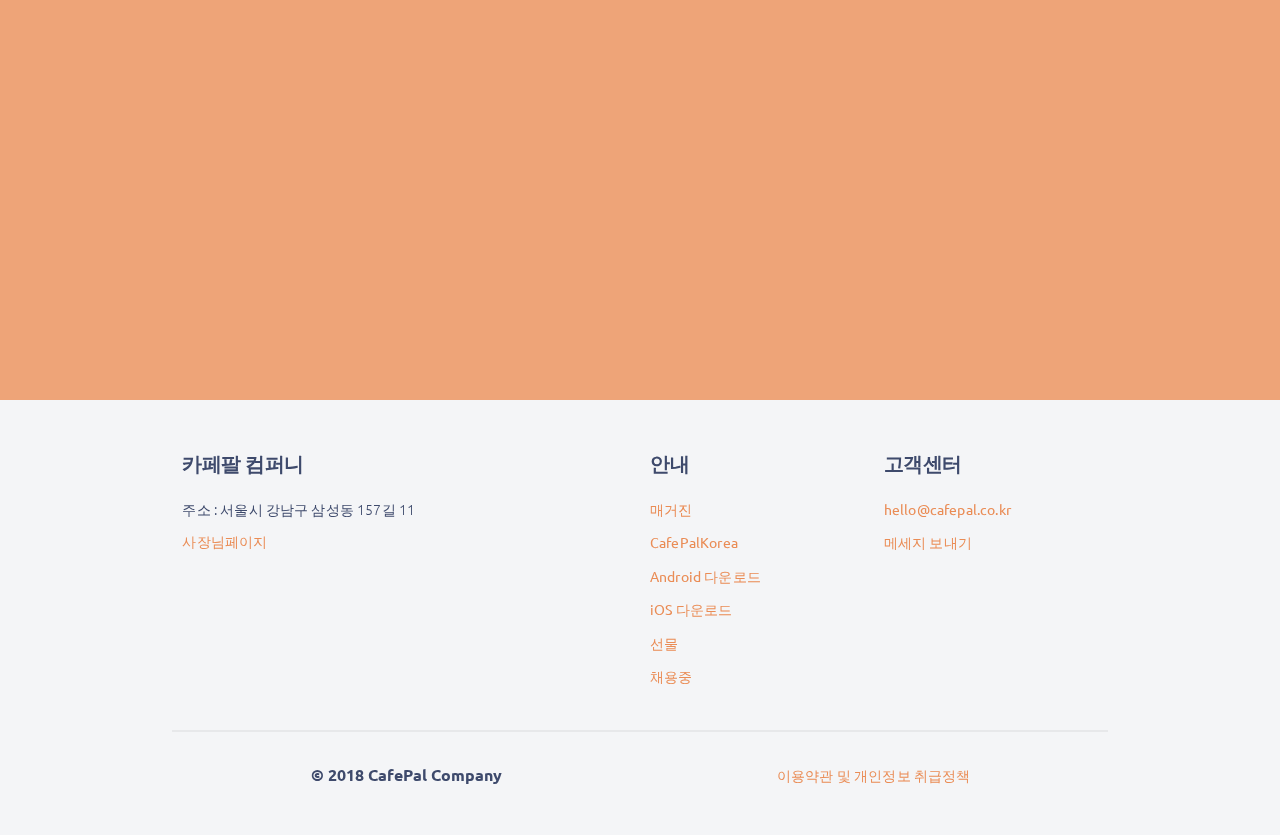
==== commit 2bc63cc2: "Update index.html" ====
--- a/index.html
+++ b/index.html
@@ -8,7 +8,6 @@
     <meta name="description" content="CafePal - 카페팔은 카페 창업자들 에게 도움을 주고 소비자들에게 맛있는 커피를 소개주는 앱 입니다.">
     <meta name="author" content="dentobox">
     <meta name="keyword" content="커피, 카페, 음식점, 배달, 주문, 카페지역, 카페 추천, 카페 검색, 추천 카페, 카페픽업, 검색카페, 다방, 빵, 베이커리추천, 빵추천, 커피빵메뉴, 카페사이트, 맛있는카페, 지금 연 카페, 내 주변 카페, 동네카페, 동네베이커 , 카페 배달, 우리동네카페, 맛있는 커피 추천, pick up, Korea cafe, recommended cafe in Korea, coffee, coffee in korea, americano, latte, expresso, 전국카페, 부산카페, 해운대카페, 강남카페, 내 주변 베이커리, 할인커피, 인터넷커피, 온라인주문, 인터넷주문,  핸드폰결제커피, 휴대폰결제빵, 소액결제, 핸드폰주문, 휴대폰주문, 24시간 주문,  24시커피, 24시빵, 새벽커피, 카페메뉴, 카드주문, 포인트적립, 픽업, 커피 픽업, 지금 연 베이커리, 야식과 커피, 아메리카노, 라떼 추천, 아메리카노 추천, 모카 빵, 꽈배기 빵 추천, 동네 빵가게, 커피랑 빵, 동네카페 추천, 휴대폰 주문, 치킨배달, 분식배달, 보쌈배달">
-    <meta name="google-site-verification" content="dx4WNmjVzpoFENPMqqaS_RPyjdMvIigunUZHz3CK8U0" />
     <meta property="og:title" content="당신을 위한 카페앱 | CafePal">
     <meta property="og:description" content="CafePal - 카페팔은 카페 창업자들 에게 도움을 주고 소비자들에게 맛있는 커피를 소개주는 앱 입니다.">
     <meta property="og:image" content="https://scontent-lga3-1.xx.fbcdn.net/v/t1.0-9/44028246_309835189832062_5762775431719682048_o.png?_nc_cat=101&oh=2eb1fd88012ed44982c3e3264d657191&oe=5C470BD7">
@@ -16,6 +15,7 @@
     <meta name="twitter:card" content="summary_large_image">
     <meta property="og:site_name" content="CafePal | Made it easy to help cafes reach their fullest business potential and customers to discover new cafes.">
     <meta name="twitter:image:alt" content="카페팔은 카페 창업자들 에게 도움을 주고 소비자들에게 맛있는 커피를 소개주는 앱 입니다.">
+    <meta name="google-site-verification" content="String_we_ask_for">
     <link rel="shortcut icon" href="/assets/img/favicon.ico">
     <title>Cafepal | 내가 제일 좋아하는 커피 주문앱</title>
     <!-- CSS Frameworks -->
@@ -49,17 +49,7 @@
         a.appendChild(r);
     })(window,document,'https://static.hotjar.com/c/hotjar-','.js?sv=');
 </script>
-        <script>
-          var img = new Image();
-          img.onload = function() {
-            setTimeout(function() {
-              if (!$('.app-header-img').hasClass('zoom-in')) {
-                $('.app-header-img').css({ 'background-image': 'url(assets/img/main_01.jpg)' }).addClass('zoom-in');
-              }
-            }, 100);
-          };
-          img.src = '/assets/img/main.jpg';
-        </script>
+
 <!-- Facebook Pixel Code -->
         <script>
         !function(f,b,e,v,n,t,s)
@@ -76,7 +66,7 @@
 </head>
 <body class="cafe-body">
     <script src="https://cdnjs.cloudflare.com/ajax/libs/toastr.js/latest/toastr.min.js"></script>
-    <script> 
+    <script>
         document.getElementById('updatedetails');
         .addEventListener('click',function(){
             toastr.info("Currently working on mobile platforms ", "iOS and Android Apps");
@@ -85,7 +75,7 @@
     <header>
         <div class="logo">
             <h1 class="wow animated fadeIn">
-                <img src="/assets/img/iconsvg.svg" alt="CafePal">  
+                <img src="/index"><strong>CAFEPAL</strong></a>
             </h1>
             <a href="/index" class="wow animated fadeIn"><strong>KR</strong></a>
         </div>
@@ -94,9 +84,9 @@
                 <li class="is-current"><a href="#hero" class="scroll">카페팔이 왔습니다!</a></li>
                 <li><a href="#cafeview" class="scroll">왜 카페팔인가?</a></li>
                 <li><a href="#cafeteam" class="scroll">만드는 사람들</a></li>
-                <li><a href="#footer" class="scroll"><i class="fa fa-question-circle"></i></a></li>
+                <li><a href="http://www.cafepal.net" target="_blank"> 카페 사장님이세요? </a>
+                <li><a href="#footer" class="scroll"><i class="fas fa-info-circle"></i></a></li>
             </ul>
-             <a href="http://www.cafepal.net/" class="btn-ceo" target="_blank"><span>사장님 페이지 바로가기</span></a>
         </nav>
     </header>
     <section id="hero">
@@ -111,7 +101,7 @@
                         Play</a>
                     <a href="https://itunes.apple.com/kr/app/카페팔-커피-주문앱" target="_blank"><i class="fab fa-apple"></i>App
                         Store</a>
-                </div>      
+                </div>
             </div>
         </div>
     </section>
@@ -155,11 +145,15 @@
                     <a href="https://www.linkedin.com/in/danielhan-0102/" title="링크드인 프로필 바로가기" target="_blank"><i
                             class="fab fa-linkedin-in"><span>linkedin</span></i></a>
                 </div>
-                  <div class="wow animated fadeIn" data-wow-delay="1.8s">
+                <div class="wow animated fadeIn" data-wow-delay="1.5s">
+                    <span class="thumb"><img src="assets/img/lucky.jpg"></span>
+                    <strong>Animal Members</strong>
+                    <em>more people here</em>
+                </div>
+                <div class="wow animated fadeIn" data-wow-delay="1.8s">
                     <span class="thumb hiring"><i class="fas fa-bullhorn"></i></span>
                     <strong>Currently hiring</strong>
                     <em>상시채용중</em>
-                    <a href="https://www.angel.co/" title="채용정보" target="_blank"><span>Angel List</span></a>
                 </div>
             </div>
         </div>
@@ -174,7 +168,6 @@
 zoom: 12.9
 });
 </script>
-    </section> 
 
 <section id="partners">
   <div class="container">
@@ -190,7 +183,7 @@
          </ul>
   </div>
   </section>
-    
+
     <footer id="footer">
         <div class="container">
             <div class="row">
@@ -199,6 +192,7 @@
                         <h5>카페팔 컴퍼니</h5>
                     </li>
                     <li>주소 : 서울시 강남구 삼성동 157길 11 </li>
+                    <li><a href="https://www.cafepal.net" target="_blank"><i class="fas fa-building"></i></i>  사장님페이지</a></li>
                 </ul>
                 <ul class="column column-25">
                     <li>
@@ -217,7 +211,6 @@
                     </li>
                     <li><a href="mailto:cafepalkorea@gmail.com" target="_blank"><i class="fas fa-envelope"></i> hello@cafepal.co.kr</a></li>
                     <li><a href="https://t.me/cafepal" target="_blank"><i class="fab fa-telegram-plane"></i> 메세지 보내기</a></li>
-                    <li><a href="https://www.cafepal.net" target="_blank"><i class="fas fa-building"></i></i>  카페 사장님이세요?</a></li>
                 </ul>
             </div>
             <div class="copyright row">
@@ -228,21 +221,21 @@
             </div>
         </div>
   </footer>
-                        
-    <!-- firebase --> 
-<script src="https://www.gstatic.com/firebasejs/5.5.6/firebase.js"></script>
-<script>
-  var config = {
-    apiKey: "AIzaSyDUmoAEqAhNkNx3uGNwh-xd50B3v79kb6w",
-    authDomain: "cafeworks-1539254532108.firebaseapp.com",
-    databaseURL: "https://cafeworks-1539254532108.firebaseio.com",
-    projectId: "cafeworks-1539254532108",
-    storageBucket: "",
-    messagingSenderId: "447093289326"
-  };
-  firebase.initializeApp(config);
-</script>
-                        
+
+  <!-- firebase -->
+  <script src="https://www.gstatic.com/firebasejs/5.5.6/firebase.js"></script>
+  <script>
+    var config = {
+      apiKey: "AIzaSyDUmoAEqAhNkNx3uGNwh-xd50B3v79kb6w",
+      authDomain: "cafeworks-1539254532108.firebaseapp.com",
+      databaseURL: "https://cafeworks-1539254532108.firebaseio.com",
+      projectId: "cafeworks-1539254532108",
+      storageBucket: "",
+      messagingSenderId: "447093289326"
+    };
+    firebase.initializeApp(config);
+  </script>
+
     <!-- Google Tag Manager -->
     <noscript><iframe src="https://www.googletagmanager.com/ns.html?id=GTM-5D6VF6T"
     height="0" width="0" style="display:none;visibility:hidden"></iframe></noscript>
@@ -253,28 +246,25 @@
 })(window,document,'script','dataLayer','GTM-5D6VF6T');</script>
 <!-- End Google Tag Manager -->
 
-
-
-<!-- maps -->
-
-<!-- Global site tag (gtag.js) - Google Analytics -->
-<script async src="https://www.googletagmanager.com/gtag/js?id=UA-126812295-2"></script>
-<script>
-  window.dataLayer = window.dataLayer || [];
-  function gtag(){dataLayer.push(arguments);}
-  gtag('js', new Date());
-
-  gtag('config', 'UA-126812295-2');
-</script>
+  <!-- Global site tag (gtag.js) - Google Analytics -->
+  <script async src="https://www.googletagmanager.com/gtag/js?id=UA-126812295-2"></script>
+  <script>
+    window.dataLayer = window.dataLayer || [];
+    function gtag(){dataLayer.push(arguments);}
+    gtag('js', new Date());
+    gtag('config', 'UA-126812295-2');
+  </script>
 
     <!-- jquery and necessary plugins -->
   <script src="/js/jquery.js"></script>
   <script src="/js/wow.js"></script>
+  <script src="https://unpkg.com/react@16/umd/react.production.min.js" crossorigin></script>
+  <script src="https://unpkg.com/react-dom@16/umd/react-dom.production.min.js" crossorigin></script>
 
     <!-- main scripts -->
   <script src="/js/space.js"></script>
   <script src="/js/cafepal.js"></script>
-  <script type="text/javascript"> window.$crisp=[];window.CRISP_WEBSITE_ID="e40c2de4-5981-47b9-b938-8c6a5de46acf";(function(){ d=document;s=d.createElement("script"); s.src="https://client.crisp.chat/l.js"; s.async=1;d.getElementsByTagName("head")[0].appendChild(s);})(); </script>                      
+  <script type="text/javascript"> window.$crisp=[];window.CRISP_WEBSITE_ID="e40c2de4-5981-47b9-b938-8c6a5de46acf";(function(){ d=document;s=d.createElement("script"); s.src="https://client.crisp.chat/l.js"; s.async=1;d.getElementsByTagName("head")[0].appendChild(s);})(); </script>
 
 </body>
 </html>
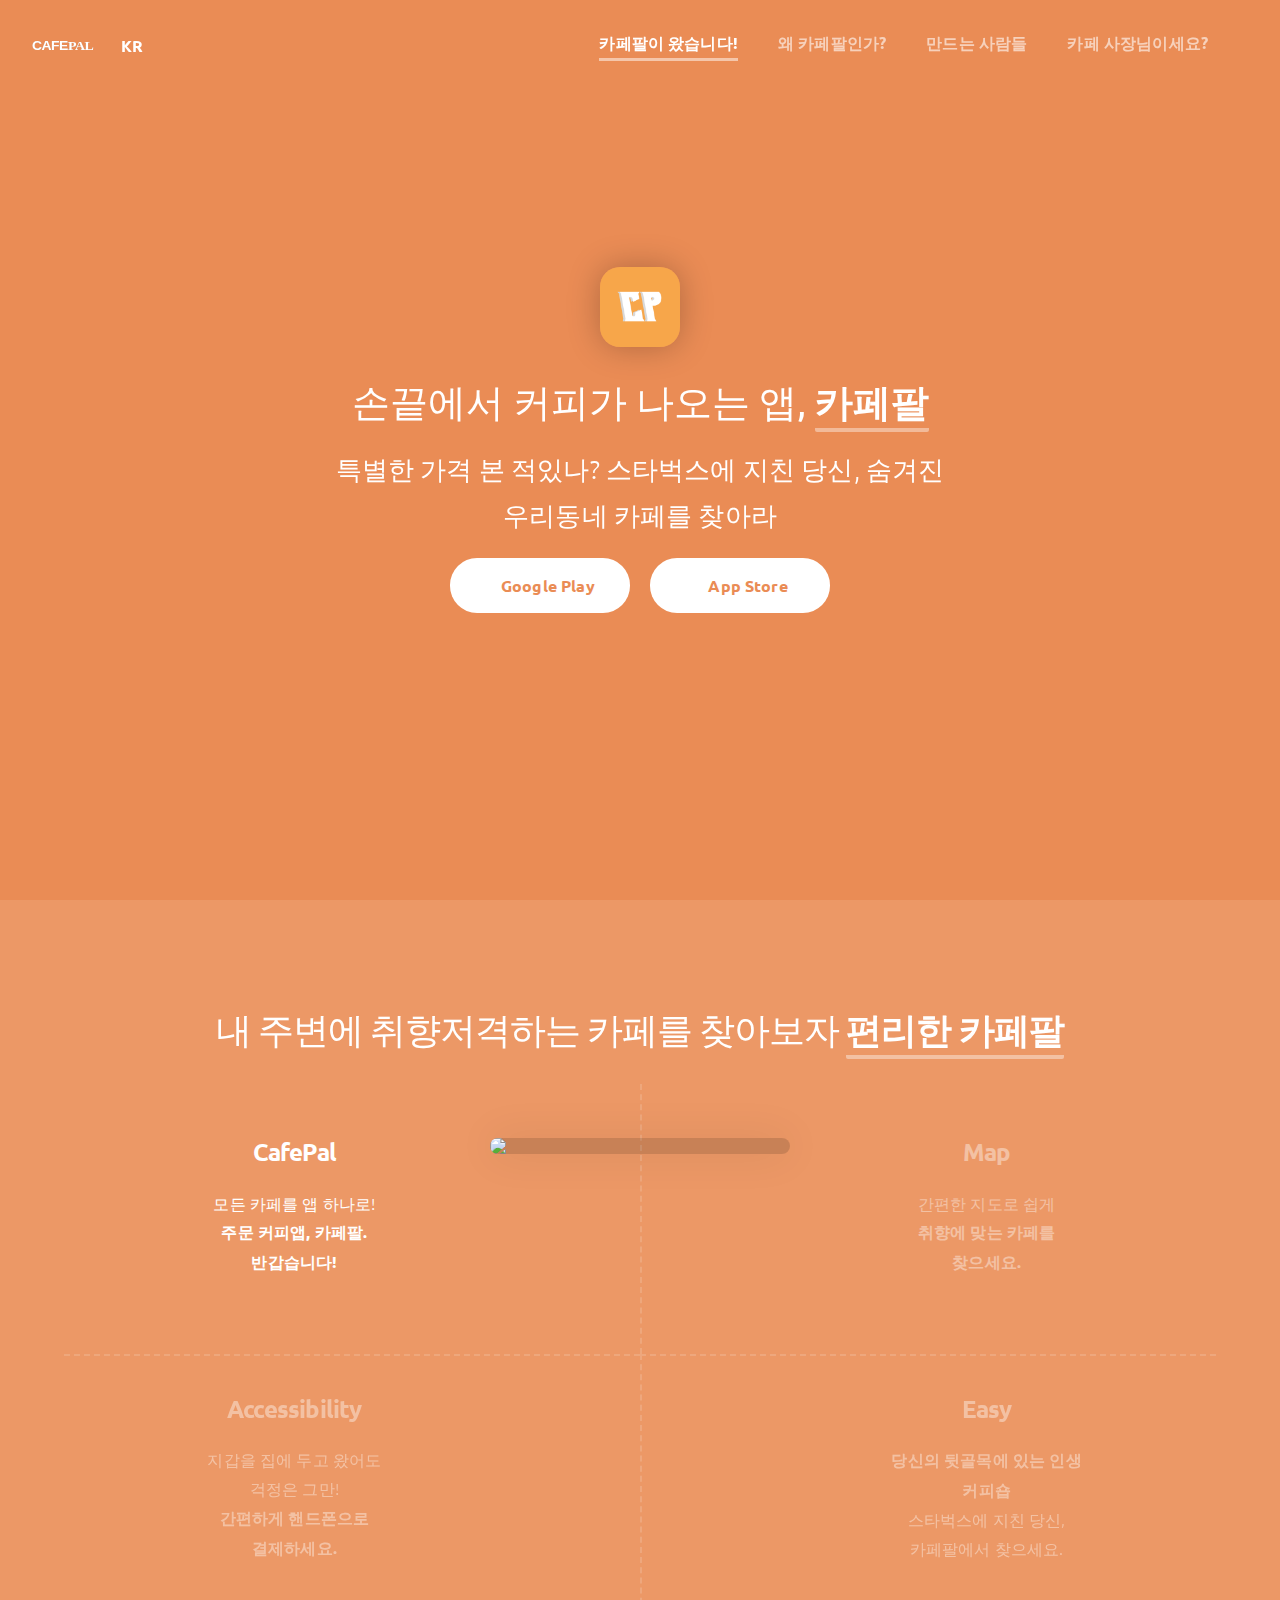
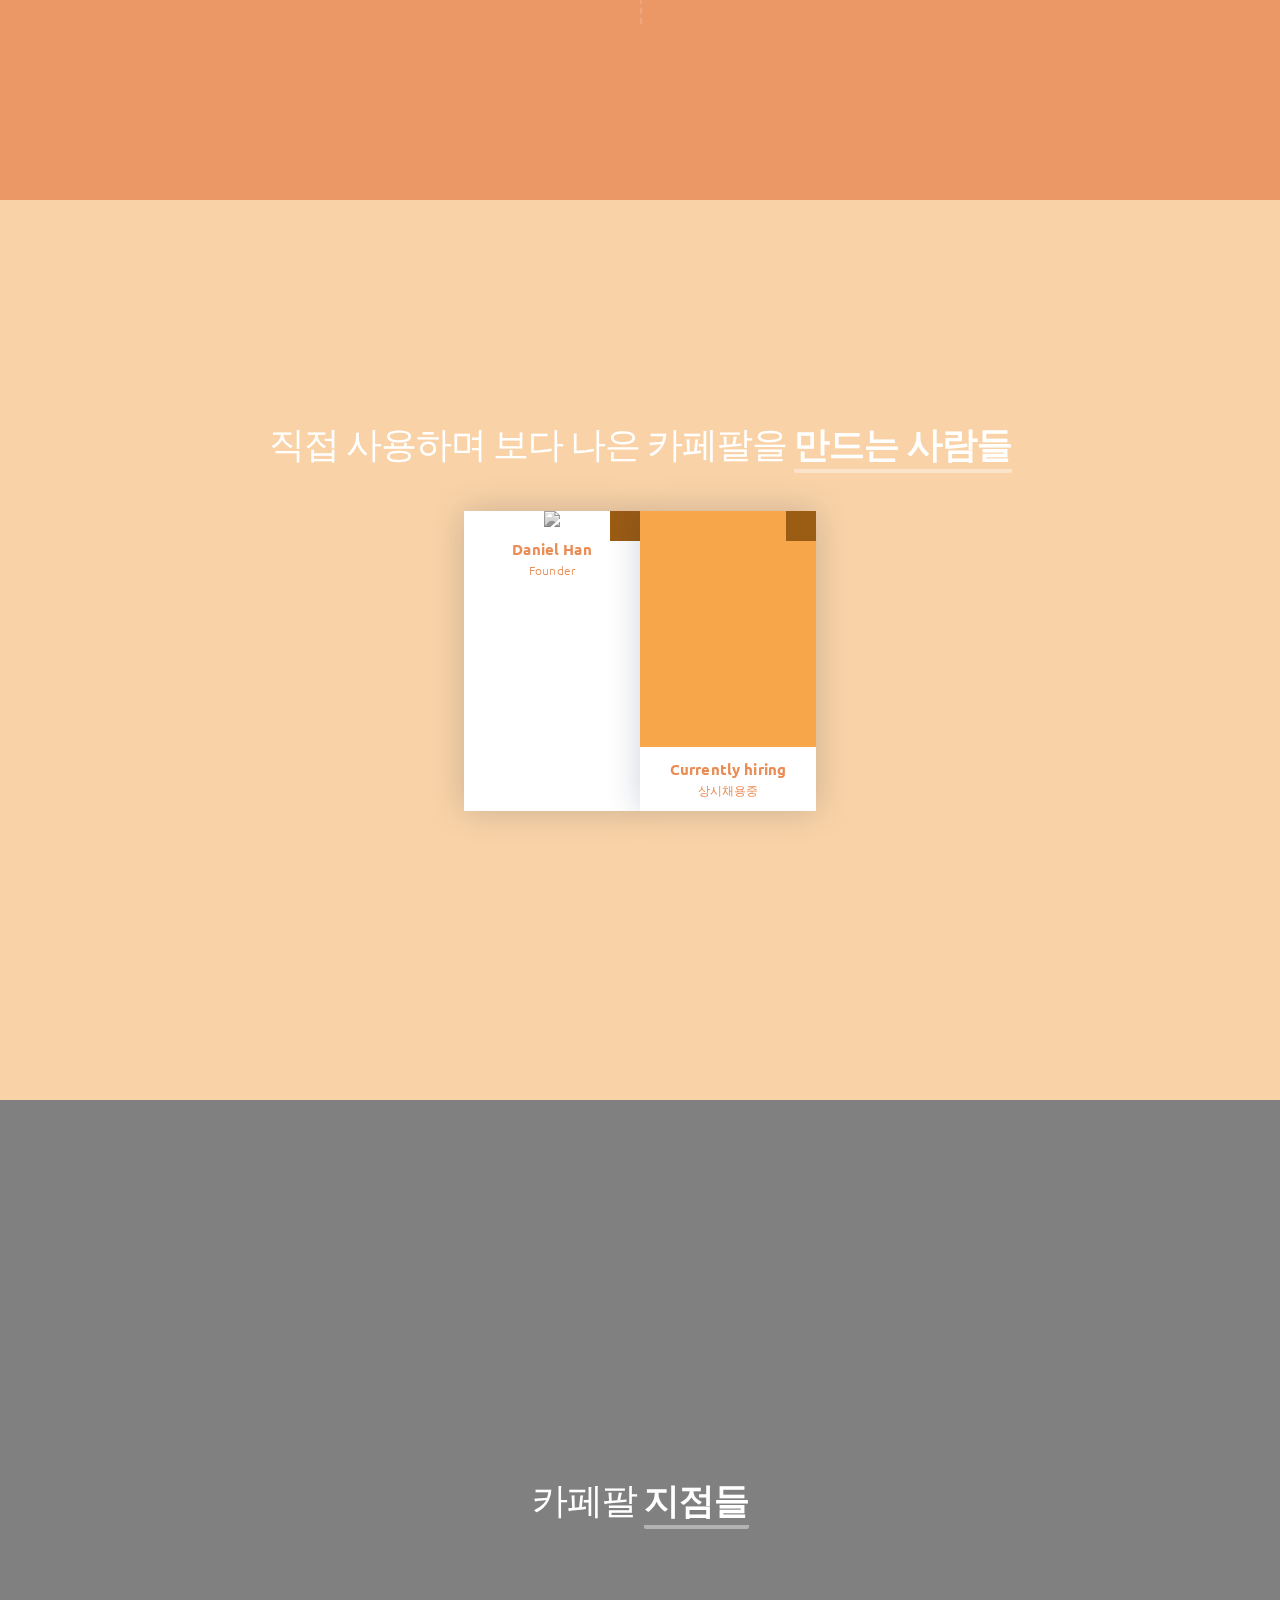
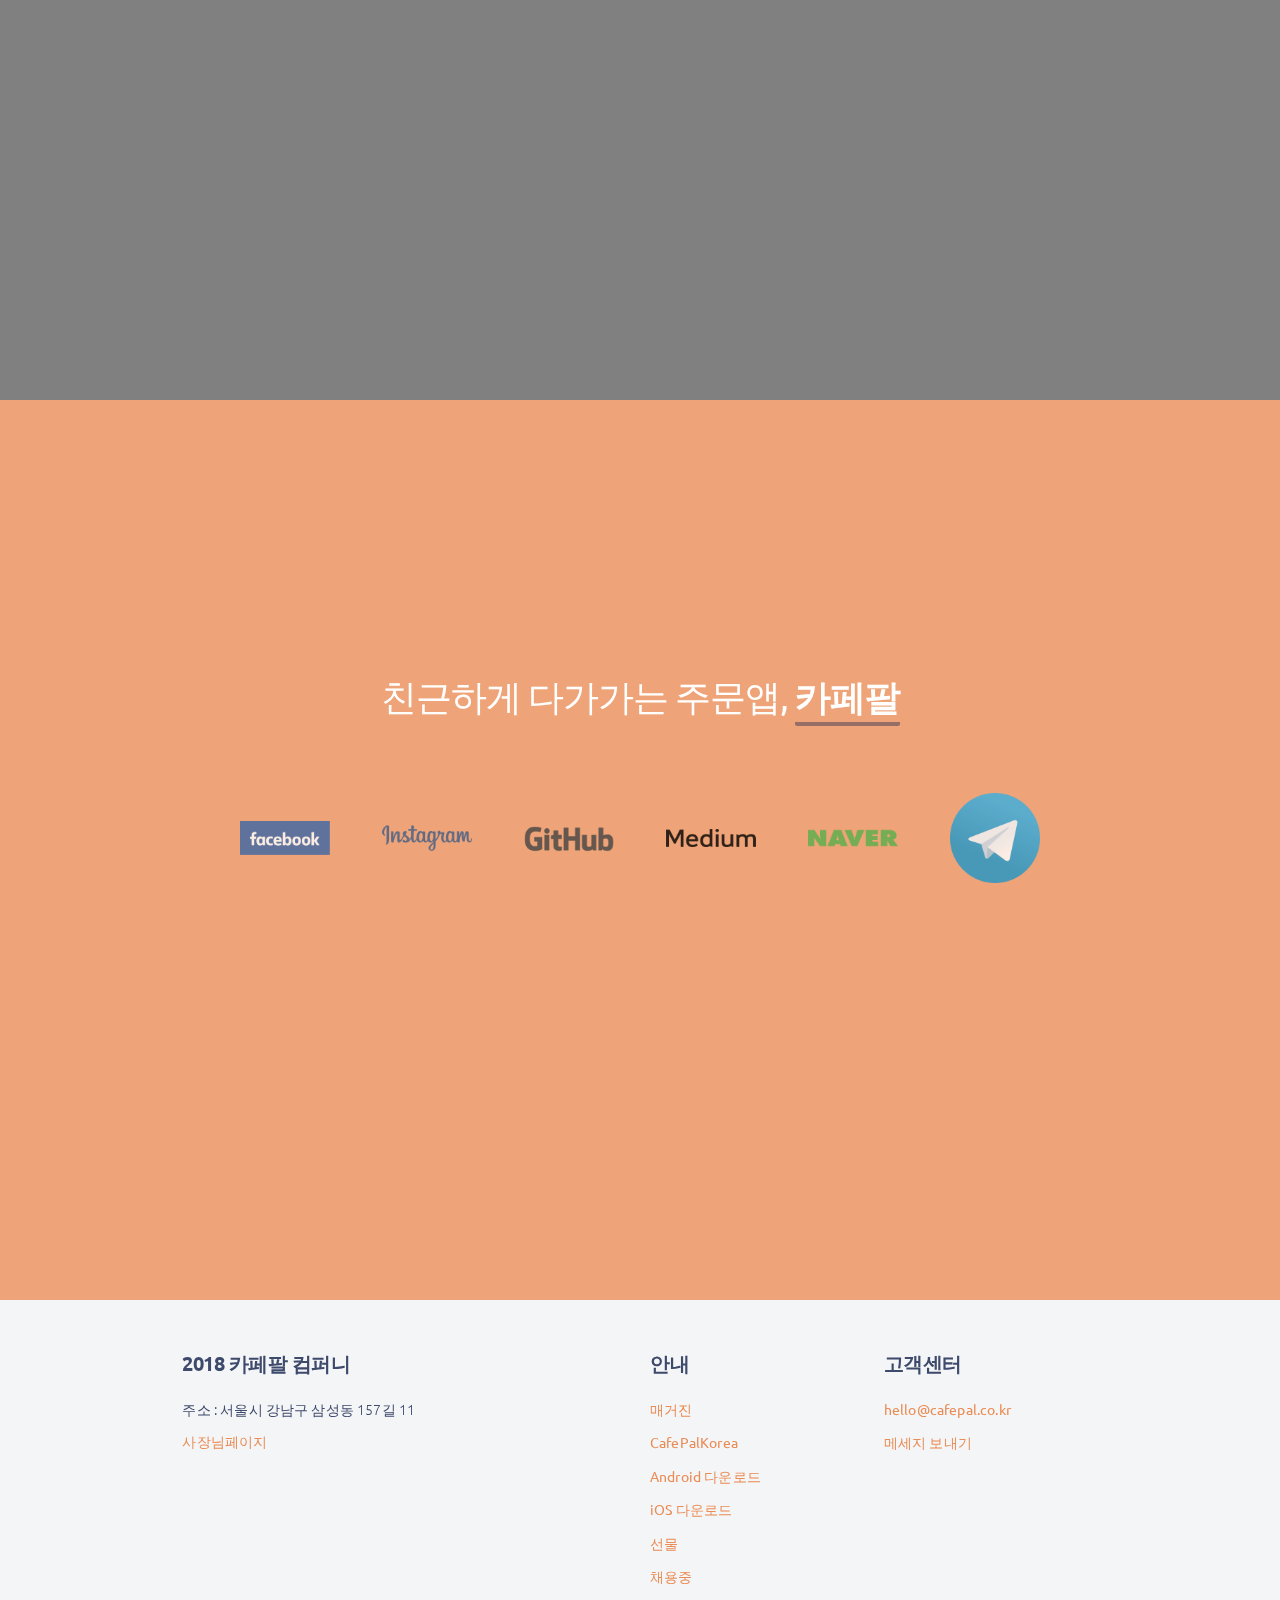
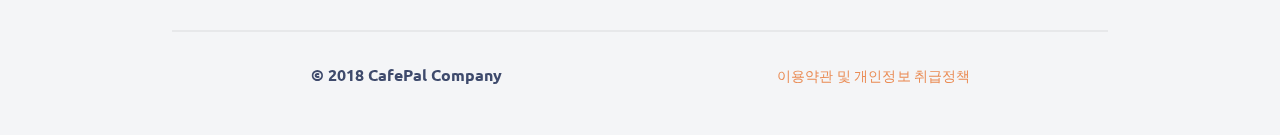
==== commit b1934da9: "Update index.html" ====
--- a/index.html
+++ b/index.html
@@ -15,7 +15,6 @@
     <meta name="twitter:card" content="summary_large_image">
     <meta property="og:site_name" content="CafePal | Made it easy to help cafes reach their fullest business potential and customers to discover new cafes.">
     <meta name="twitter:image:alt" content="카페팔은 카페 창업자들 에게 도움을 주고 소비자들에게 맛있는 커피를 소개주는 앱 입니다.">
-    <meta name="google-site-verification" content="String_we_ask_for">
     <link rel="shortcut icon" href="/assets/img/favicon.ico">
     <title>Cafepal | 내가 제일 좋아하는 커피 주문앱</title>
     <!-- CSS Frameworks -->
@@ -28,9 +27,6 @@
     <link href="/css/cafepal.css" rel="stylesheet">
     <link href="/css/animate.css" rel="stylesheet">
     <link href="https://spoqa.github.io/spoqa-han-sans/css/SpoqaHanSans-kr.css" rel="stylesheet" type="text/css">
-    <!-- Maps -->
-    <script src='https://api.mapbox.com/mapbox-gl-js/v0.50.0/mapbox-gl.js'></script>
-    <link href='https://api.mapbox.com/mapbox-gl-js/v0.50.0/mapbox-gl.css' rel='stylesheet' />
     <!-- Snippet Analytics -->
     <script>
   !function(){var analytics=window.analytics=window.analytics||[];if(!analytics.initialize)if(analytics.invoked)window.console&&console.error&&console.error("Segment snippet included twice.");else{analytics.invoked=!0;analytics.methods=["trackSubmit","trackClick","trackLink","trackForm","pageview","identify","reset","group","track","ready","alias","debug","page","once","off","on"];analytics.factory=function(t){return function(){var e=Array.prototype.slice.call(arguments);e.unshift(t);analytics.push(e);return analytics}};for(var t=0;t<analytics.methods.length;t++){var e=analytics.methods[t];analytics[e]=analytics.factory(e)}analytics.load=function(t,e){var n=document.createElement("script");n.type="text/javascript";n.async=!0;n.src="https://cdn.segment.com/analytics.js/v1/"+t+"/analytics.min.js";var a=document.getElementsByTagName("script")[0];a.parentNode.insertBefore(n,a);analytics._loadOptions=e};analytics.SNIPPET_VERSION="4.1.0";
@@ -49,7 +45,17 @@
         a.appendChild(r);
     })(window,document,'https://static.hotjar.com/c/hotjar-','.js?sv=');
 </script>
-
+        <script>
+          var img = new Image();
+          img.onload = function() {
+            setTimeout(function() {
+              if (!$('.app-header-img').hasClass('zoom-in')) {
+                $('.app-header-img').css({ 'background-image': 'url(assets/img/main_01.jpg)' }).addClass('zoom-in');
+              }
+            }, 100);
+          };
+          img.src = '/assets/img/main_01.jpg';
+        </script>
 <!-- Facebook Pixel Code -->
         <script>
         !function(f,b,e,v,n,t,s)
@@ -65,17 +71,10 @@
 <!-- End Facebook Pixel Code -->
 </head>
 <body class="cafe-body">
-    <script src="https://cdnjs.cloudflare.com/ajax/libs/toastr.js/latest/toastr.min.js"></script>
-    <script>
-        document.getElementById('updatedetails');
-        .addEventListener('click',function(){
-            toastr.info("Currently working on mobile platforms ", "iOS and Android Apps");
-        })
-    </script>
     <header>
         <div class="logo">
             <h1 class="wow animated fadeIn">
-                <img src="/index"><strong>CAFEPAL</strong></a>
+                <img src="/assets/img/iconsvg.svg" alt="CafePal">
             </h1>
             <a href="/index" class="wow animated fadeIn"><strong>KR</strong></a>
         </div>
@@ -84,12 +83,14 @@
                 <li class="is-current"><a href="#hero" class="scroll">카페팔이 왔습니다!</a></li>
                 <li><a href="#cafeview" class="scroll">왜 카페팔인가?</a></li>
                 <li><a href="#cafeteam" class="scroll">만드는 사람들</a></li>
-                <li><a href="http://www.cafepal.net" target="_blank"> 카페 사장님이세요? </a>
+                <li><a href="http://www.cafepal.net" target="_blank">카페 사장님이세요?</a></li>
                 <li><a href="#footer" class="scroll"><i class="fas fa-info-circle"></i></a></li>
             </ul>
         </nav>
     </header>
     <section id="hero">
+        <video id="video" autoplay muted loop style="display:none;">
+            <source src="/assets/ims/appDemo.mp4" type="video/mp4"></video>
         <canvas id="world"></canvas>
         <div class="container">
             <div class="headline wow animated fadeIn">
@@ -109,7 +110,7 @@
     <section id="cafeview">
         <div class="container">
             <h2 class="wow animated fadeIn" data-wow-delay="0.3s">내 주변에 취향저격하는 카페를 찾아보자 <strong>편리한 카페팔</strong></h2>
-            <ul class="wow animated fadeIn" data-wow-delay="0.6s">
+            <ul class="wow animated fadeIn" data-wow-delay="0.5s">
                 <li data-cafeview-label="cafepal" class="current">
                     <h4>CafePal</h4>
                     <p>모든 카페를 앱 하나로!<br /><strong>주문 커피앱, 카페팔. 반갑습니다!</strong></p>
@@ -145,33 +146,33 @@
                     <a href="https://www.linkedin.com/in/danielhan-0102/" title="링크드인 프로필 바로가기" target="_blank"><i
                             class="fab fa-linkedin-in"><span>linkedin</span></i></a>
                 </div>
-                <div class="wow animated fadeIn" data-wow-delay="1.5s">
-                    <span class="thumb"><img src="assets/img/lucky.jpg"></span>
-                    <strong>Animal Members</strong>
-                    <em>more people here</em>
-                </div>
-                <div class="wow animated fadeIn" data-wow-delay="1.8s">
+                <div class="wow animated fadeIn" data-wow-delay="1.1s">
                     <span class="thumb hiring"><i class="fas fa-bullhorn"></i></span>
                     <strong>Currently hiring</strong>
                     <em>상시채용중</em>
+                    <a href="https://www.angel.co/" title="채용 정보 바로가기" target="_blank"><i class="far fa-smile"><span>Angel List</span>                     </i></a>
                 </div>
             </div>
         </div>
     </section>
-<secion id='map'></div>
-<script>
-mapboxgl.accessToken = 'pk.eyJ1IjoiZGVudG9ib3giLCJhIjoiY2puNGcwdjQyNWgxeDNrcWNkdDl1bjFqbSJ9.wheKiSk-Sg_2E2OU0cG9mQ';
-const map = new mapboxgl.Map({
-container: 'map',
-style: 'mapbox://styles/dentobox/cjnnvznls0puc2sq94ubywke7',
-center: [127.041724, 37.517642],
-zoom: 12.9
-});
-</script>
+<section id='map'>
+    <div class="container">
+        <h2 class="wow aniamted fadeIn" data-wow-delay="0.2s">카페팔 <strong>지점들</strong></h2>
+    <script>
+        mapboxgl.accessToken = 'pk.eyJ1IjoiZGVudG9ib3giLCJhIjoiY2puNGcwdjQyNWgxeDNrcWNkdDl1bjFqbSJ9.wheKiSk-Sg_2E2OU0cG9mQ';
+        const map = new mapboxgl.Map({
+        container: 'map',
+        style: 'mapbox://styles/dentobox/cjnnvznls0puc2sq94ubywke7',
+        center: [127.041724, 37.517642],
+        zoom: 12.9
+        });
+    </script>
+  </div>
+</section>
 
 <section id="partners">
   <div class="container">
-    <h2 class="wow animated fadeIn" data-wow-delay="0.3s">친근하게 다가가는 주문앱, <strong>카페팔</strong></h2>
+    <h2 class="wow animated fadeIn" data-wow-delay="0.4s">친근하게 다가가는 주문앱, <strong>카페팔</strong></h2>
          <ul class="partners">
              <li><a href="http://www.facebook.com/cafepalkorea" class="wow animated flipInX"><img src="/assets/img/iconFacebook.png" alt="Facebook"></a></li>
              <li><a href="http://www.instagram.com/cafepalkorea" class="wow animated flipInX"><img src="/assets/img/iconInstagram.png" alt="instagram"></a></li>
@@ -182,17 +183,17 @@
              <li><a href="http://t.me/cafepal" class="wow animated flipInX"><img src="/assets/img/iconTelegram.png" alt="telegram chat"></a></li>
          </ul>
   </div>
-  </section>
+</section>
 
     <footer id="footer">
         <div class="container">
             <div class="row">
                 <ul class="column column-50">
                     <li>
-                        <h5>카페팔 컴퍼니</h5>
+                        <h5>2018 카페팔 컴퍼니</h5>
                     </li>
                     <li>주소 : 서울시 강남구 삼성동 157길 11 </li>
-                    <li><a href="https://www.cafepal.net" target="_blank"><i class="fas fa-building"></i></i>  사장님페이지</a></li>
+                    <li><a href="https://www.cafepal.net" target="_blank"><i class="fas fa-building"></i> 사장님페이지</a></li>
                 </ul>
                 <ul class="column column-25">
                     <li>
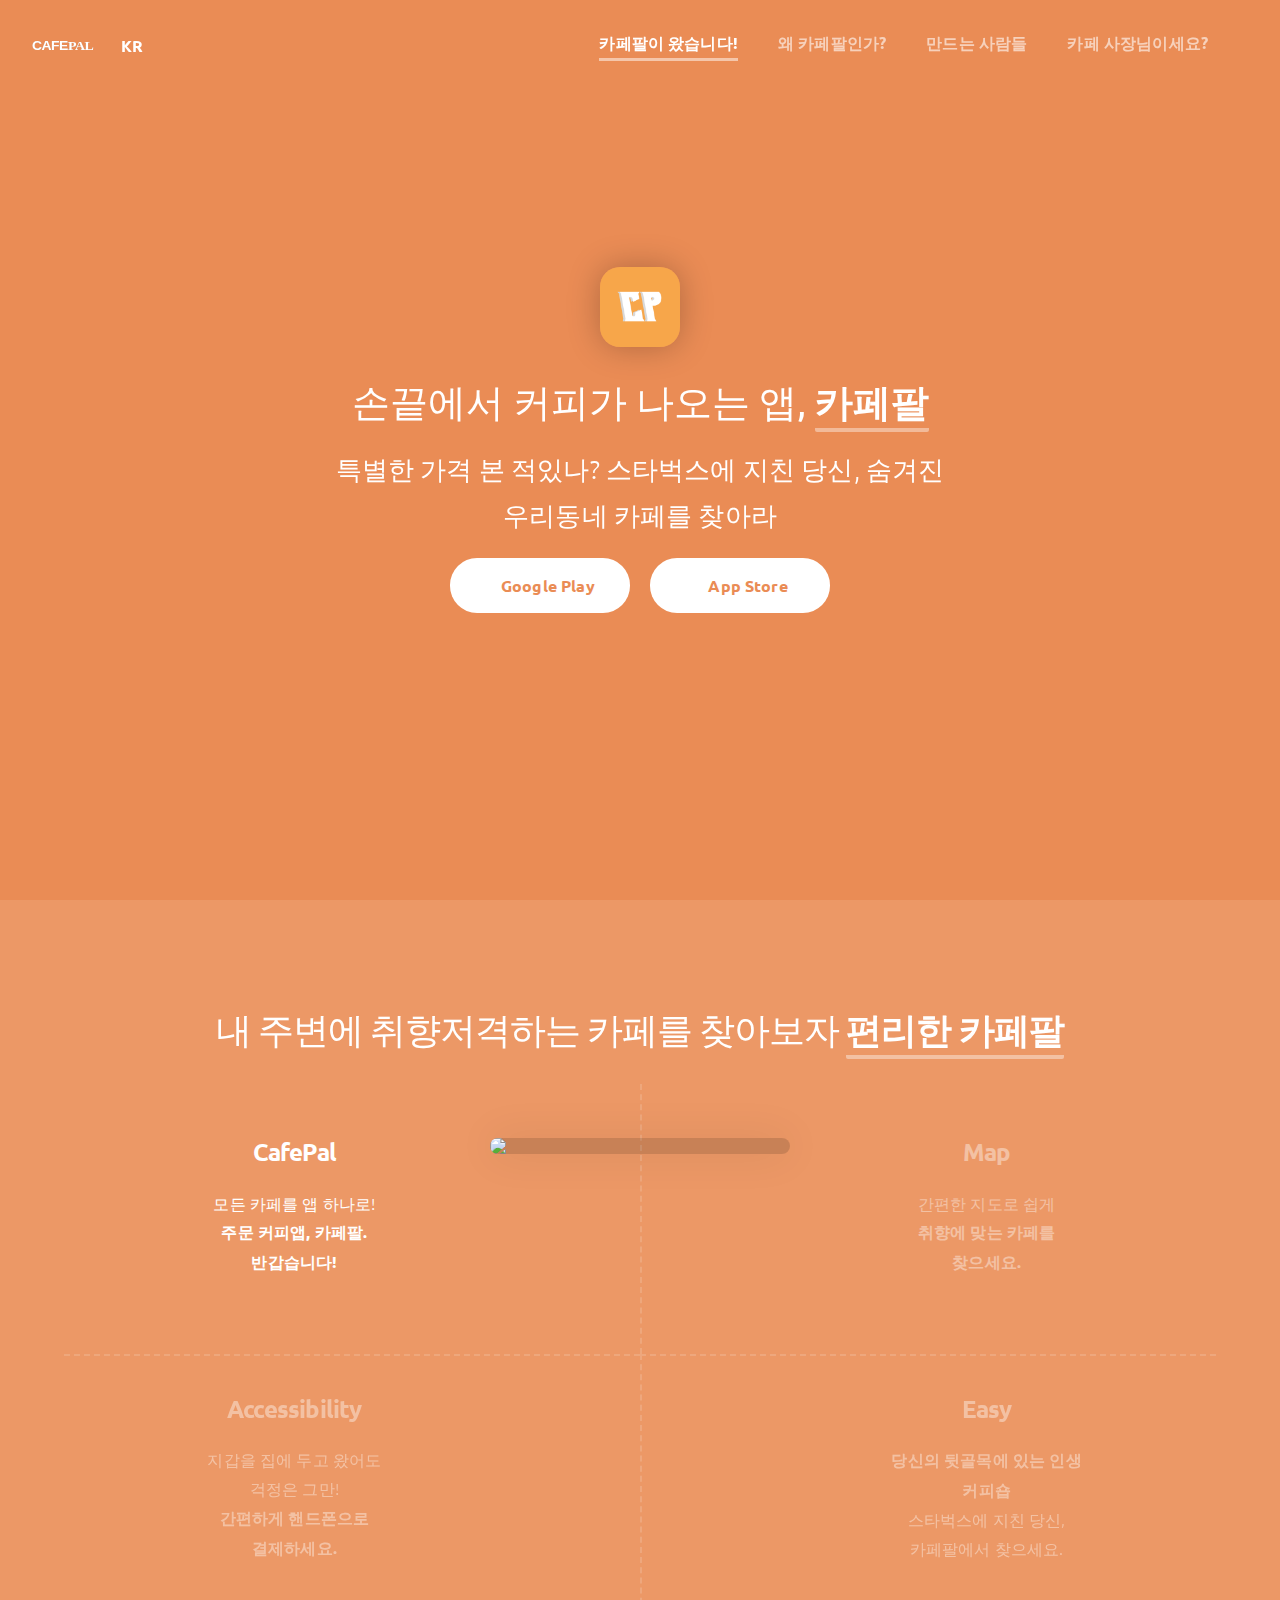
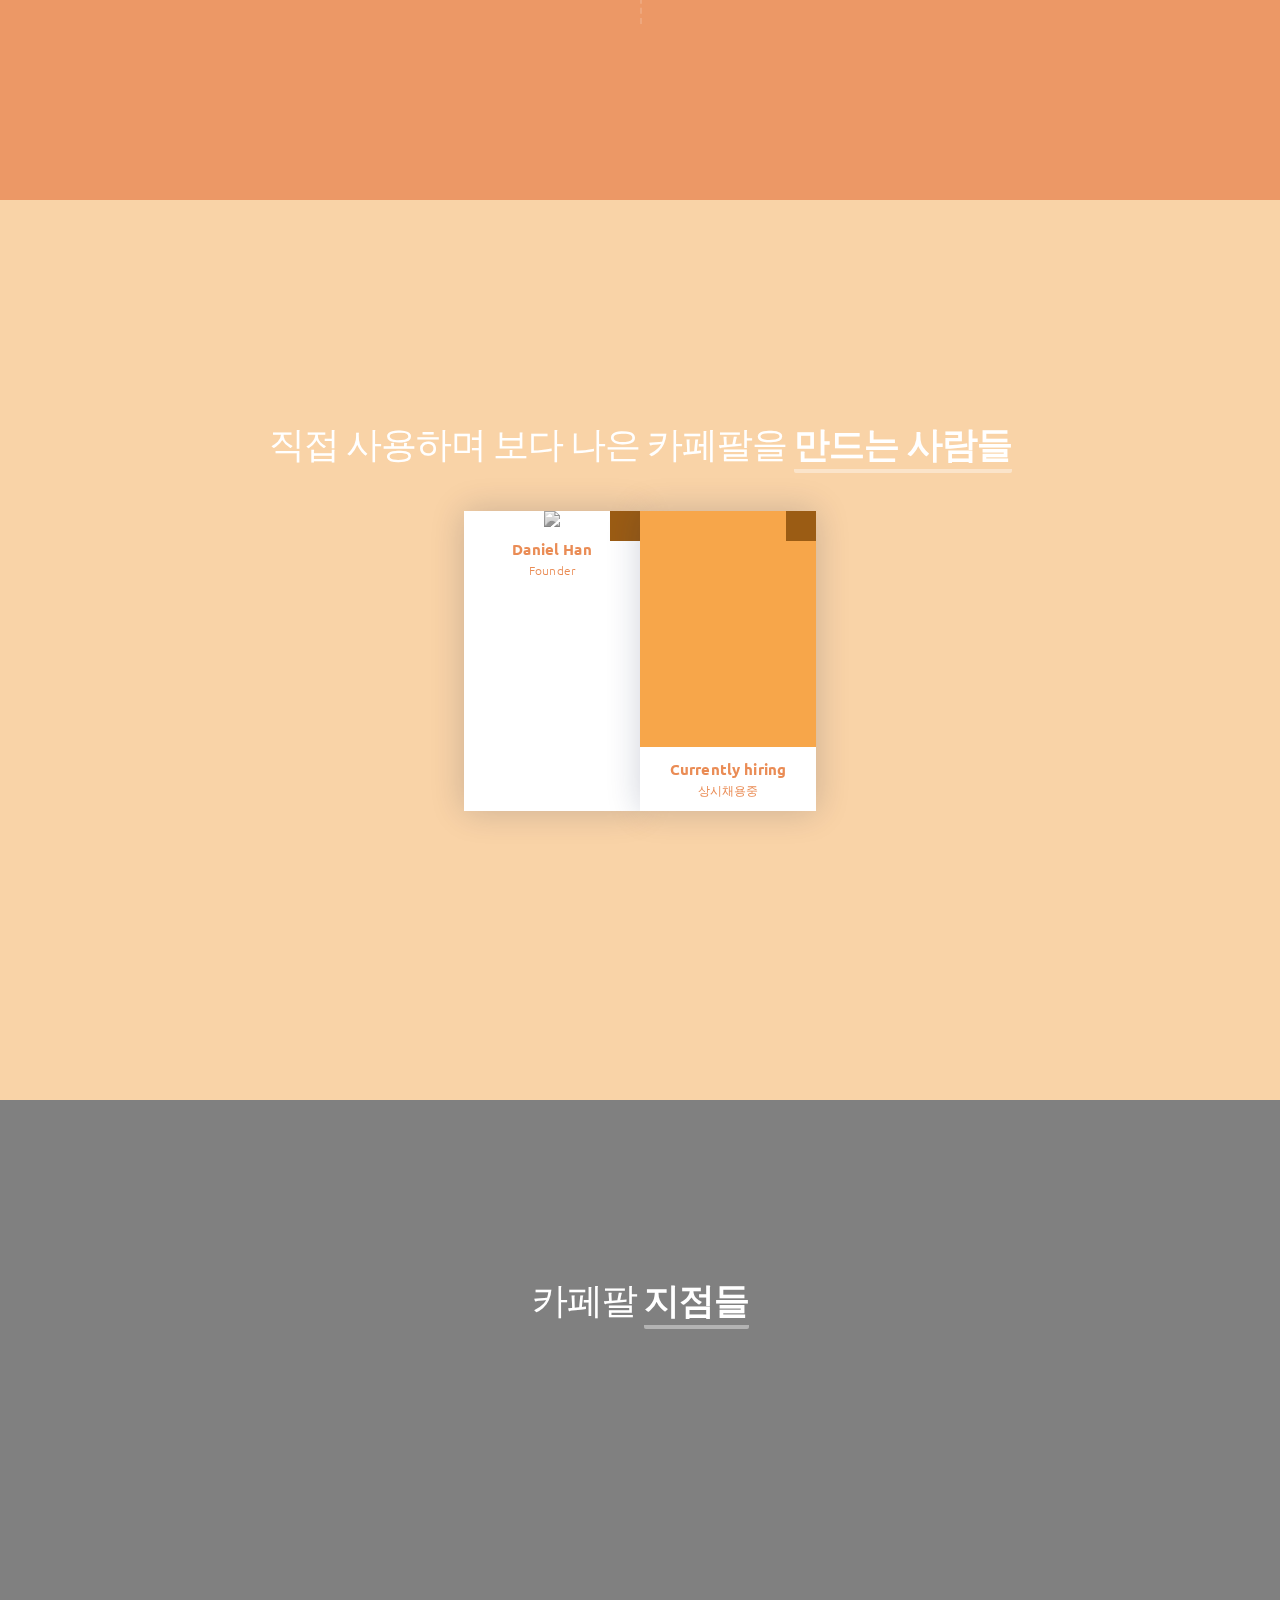
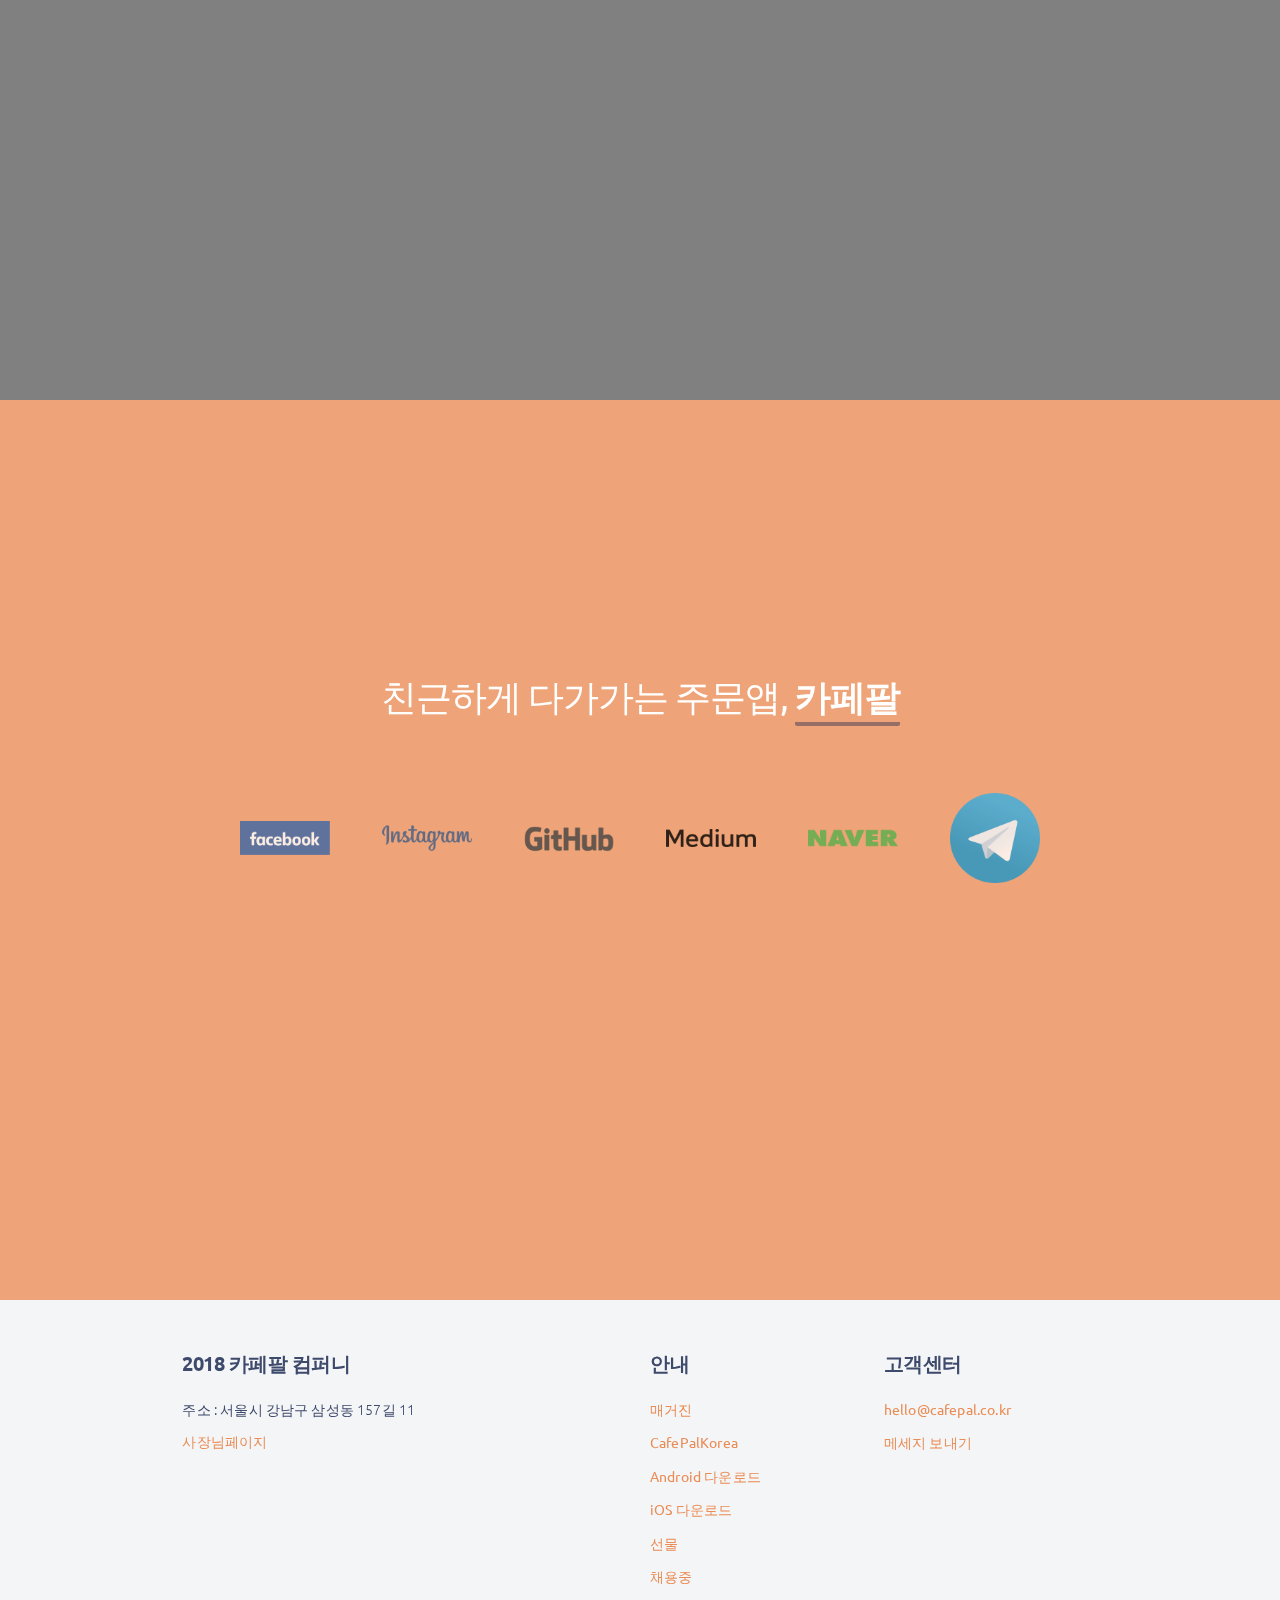
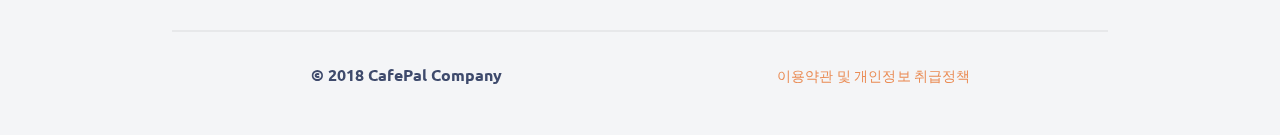
==== commit 95685ae0: "Update index.html" ====
--- a/index.html
+++ b/index.html
@@ -158,6 +158,7 @@
 <section id='map'>
     <div class="container">
         <h2 class="wow aniamted fadeIn" data-wow-delay="0.2s">카페팔 <strong>지점들</strong></h2>
+        <div id="map"></div>
     <script>
         mapboxgl.accessToken = 'pk.eyJ1IjoiZGVudG9ib3giLCJhIjoiY2puNGcwdjQyNWgxeDNrcWNkdDl1bjFqbSJ9.wheKiSk-Sg_2E2OU0cG9mQ';
         const map = new mapboxgl.Map({
@@ -166,6 +167,7 @@
         center: [127.041724, 37.517642],
         zoom: 12.9
         });
+        map.scrollZoom.disable();
     </script>
   </div>
 </section>
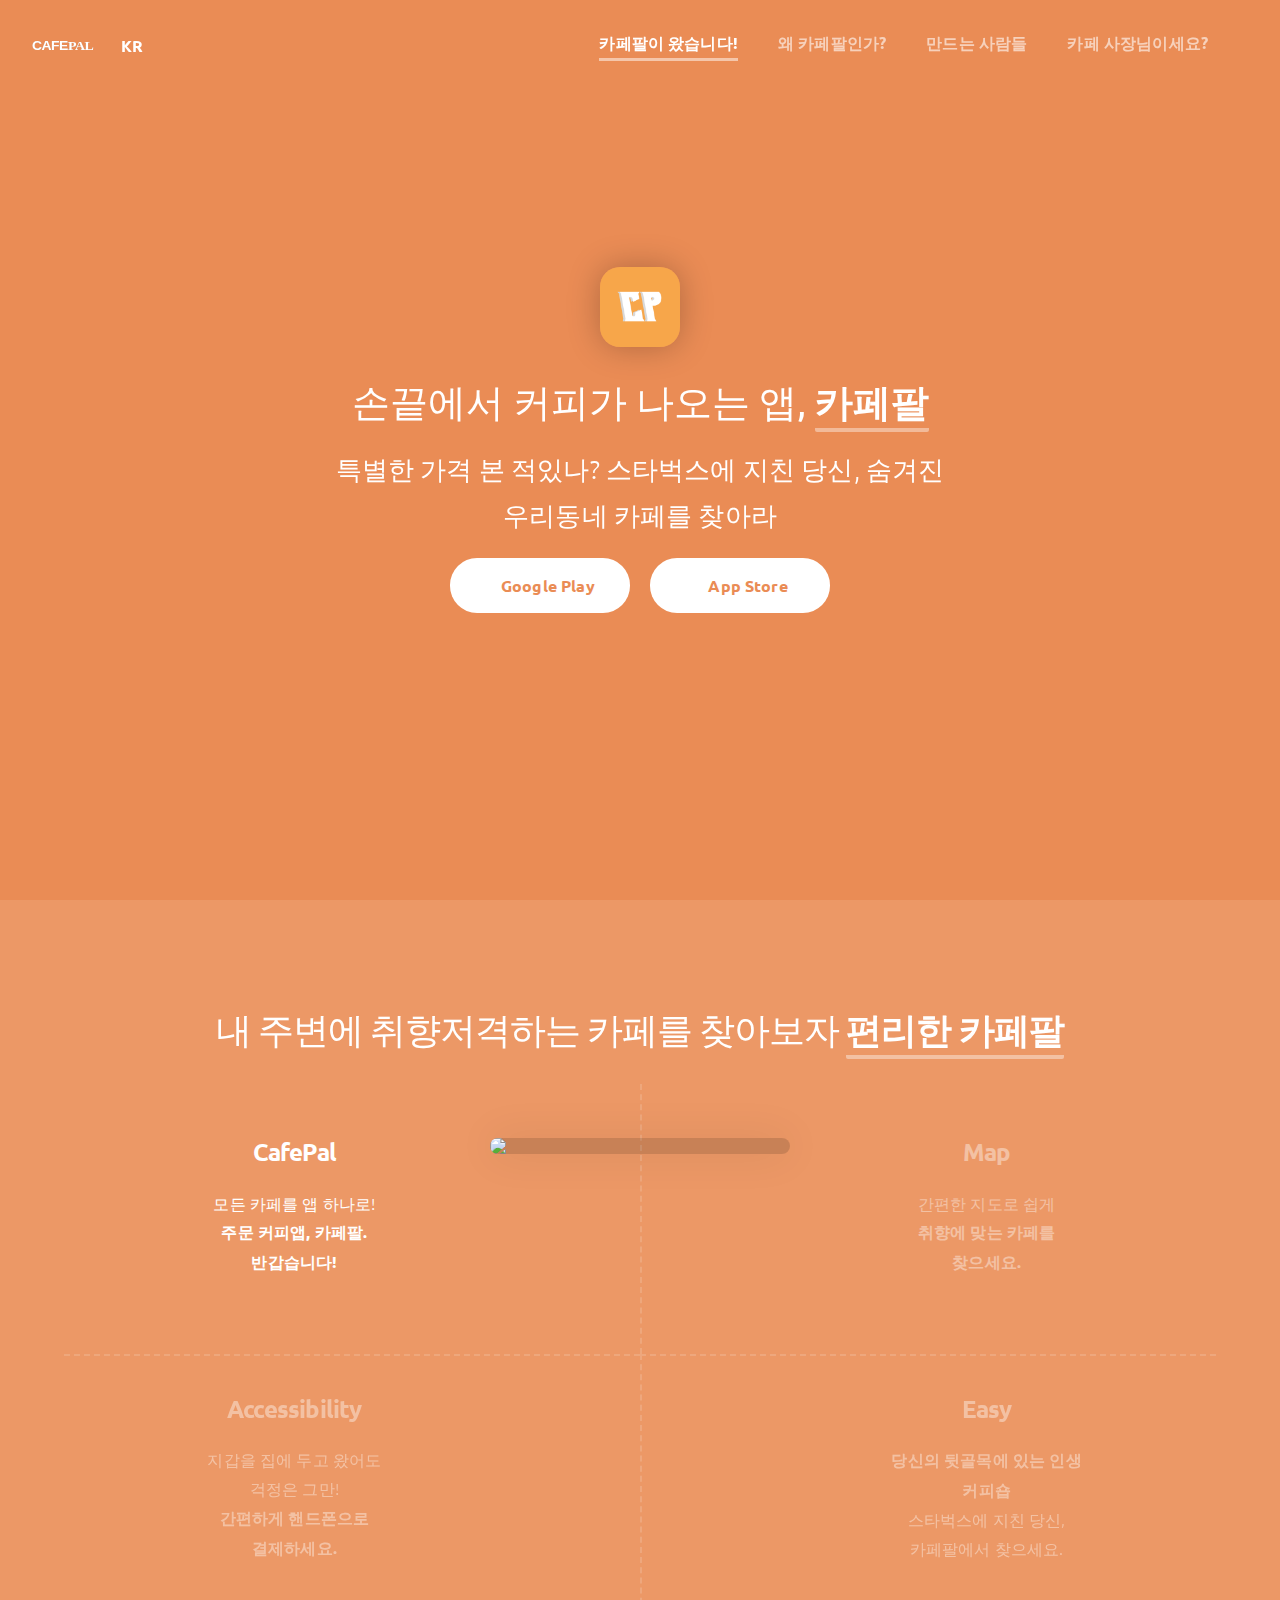
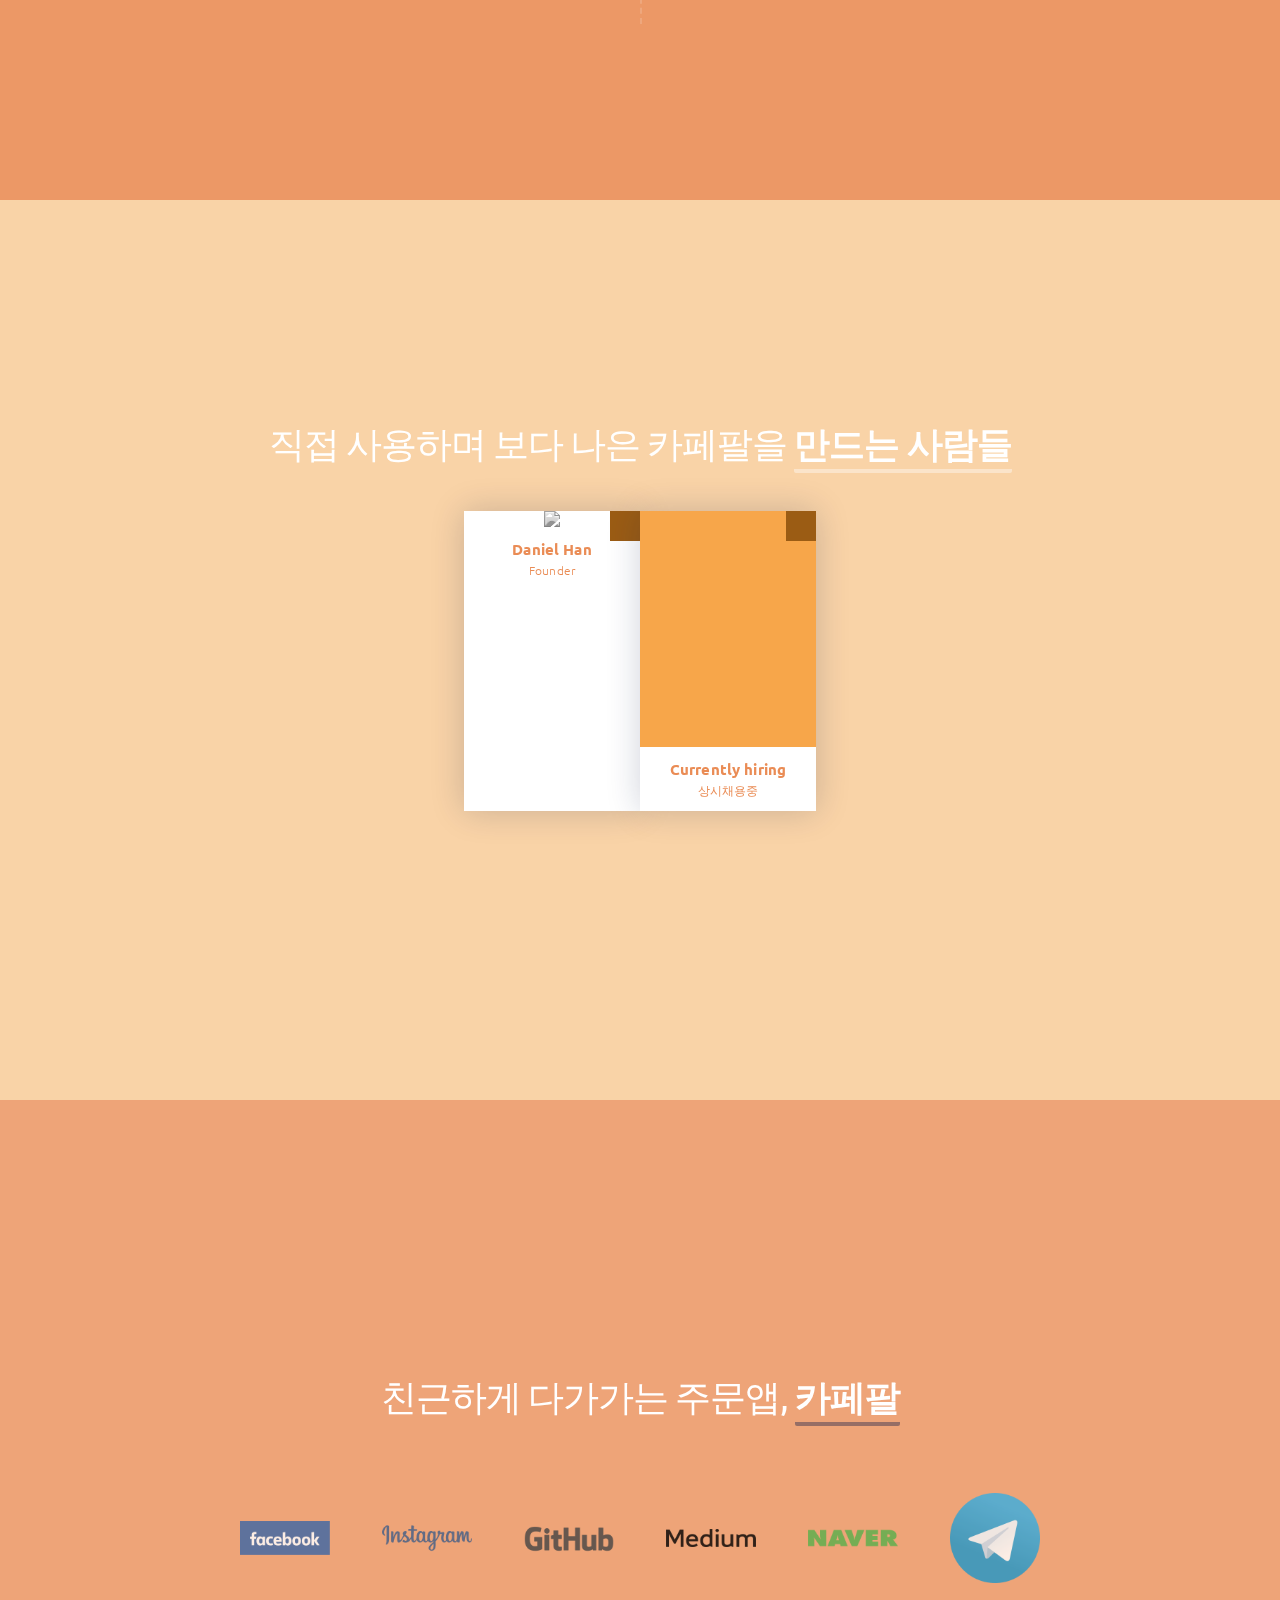
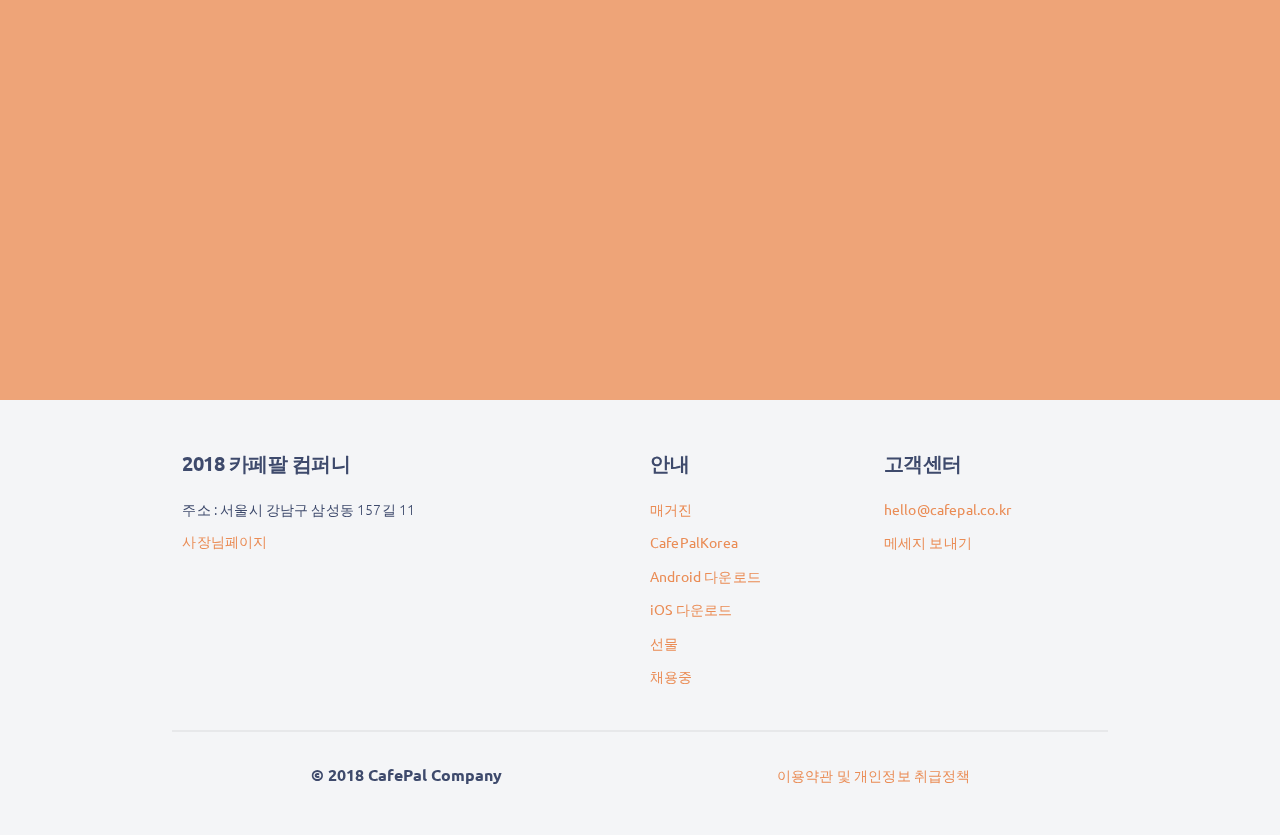
==== commit d220b20a: "Update index.html" ====
--- a/index.html
+++ b/index.html
@@ -34,6 +34,10 @@
   analytics.page();
   }}();
     </script>
+<!-- Map JS-->
+    <script src='https://api.tiles.mapbox.com/mapbox-gl-js/v0.50.0/mapbox-gl.js'></script>
+   <link href='https://api.tiles.mapbox.com/mapbox-gl-js/v0.50.0/mapbox-gl.css' rel='stylesheet' />
+
 <!-- Hotjar Tracking Code for www.cafepal.co.kr -->
 <script>
     (function(h,o,t,j,a,r){
@@ -155,7 +159,7 @@
             </div>
         </div>
     </section>
-<section id='map'>
+<!-- <section id='map'>
     <div class="container">
         <h2 class="wow aniamted fadeIn" data-wow-delay="0.2s">카페팔 <strong>지점들</strong></h2>
         <div id="map"></div>
@@ -170,7 +174,7 @@
         map.scrollZoom.disable();
     </script>
   </div>
-</section>
+</section> -->
 
 <section id="partners">
   <div class="container">
--- a/css/cafepal.css
+++ b/css/cafepal.css
@@ -681,12 +681,6 @@
 #security:after {
   border-color: transparent #F9D3A7 #F9D3A7 transparent;
 }
-
-#map {
-        height: 400px;  /* The height is 400 pixels */
-        width: 100%;
-        background-color: grey;
-      }
 
 #partners {
   background: #eea478;
